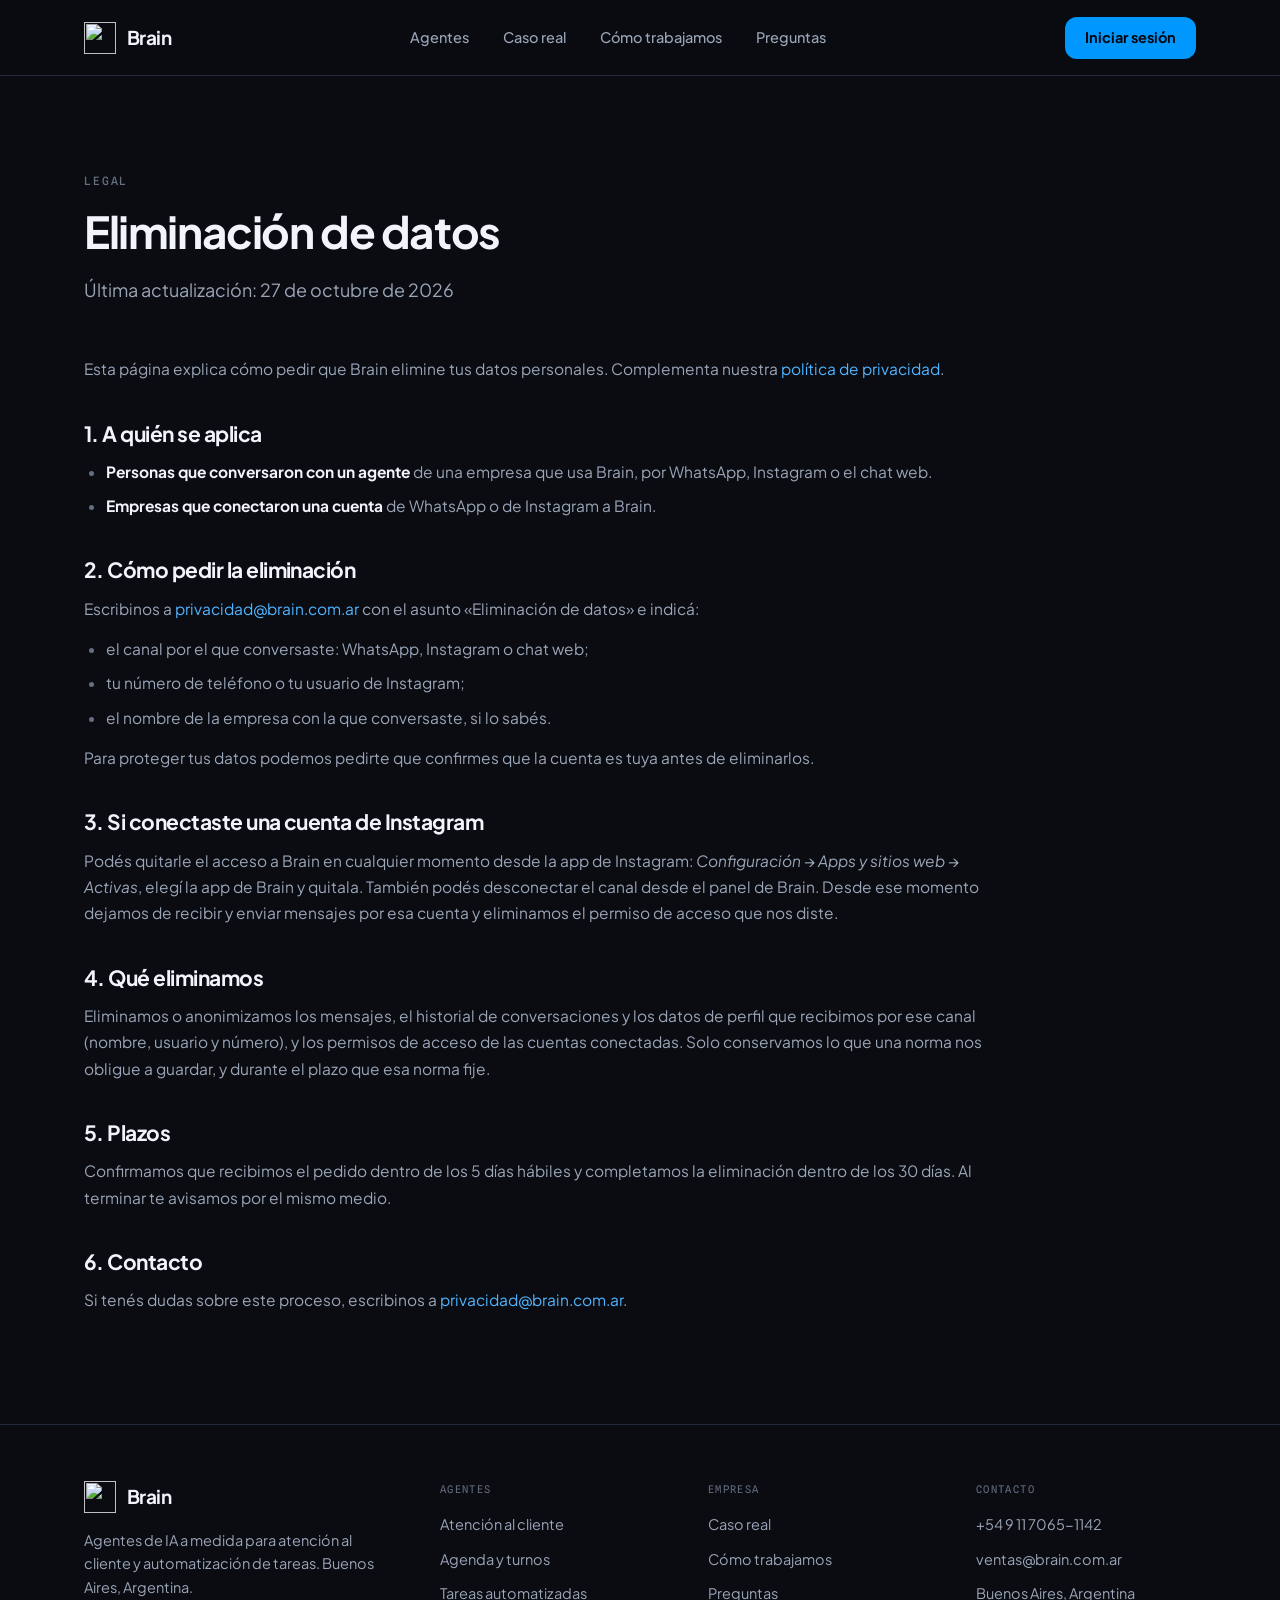
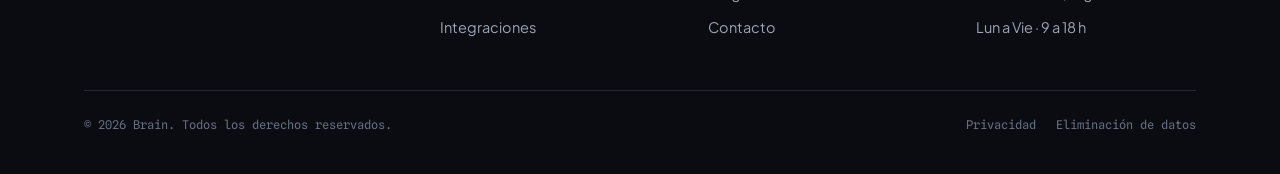
==== eliminacion-de-datos.html @ 4efc4257 "feat: página de eliminación de datos e Instagram en la política de privacidad Meta pide, para public" ====
<!DOCTYPE html>
<html lang="es-AR">
<head>
  <meta charset="UTF-8">
  <meta name="viewport" content="width=device-width, initial-scale=1.0">

  <title>Eliminación de datos · Brain</title>
  <meta name="description" content="Cómo pedir que Brain elimine tus datos, incluidos los que recibimos de WhatsApp e Instagram.">
  <meta name="robots" content="index, follow">
  <meta name="theme-color" content="#0A0C12">
  <link rel="canonical" href="https://brain.com.ar/eliminacion-de-datos.html">

  <meta property="og:type" content="website">
  <meta property="og:locale" content="es_AR">
  <meta property="og:site_name" content="Brain">
  <meta property="og:title" content="Eliminación de datos · Brain">
  <meta property="og:description" content="Cómo pedir que Brain elimine tus datos, incluidos los que recibimos de WhatsApp e Instagram.">
  <meta property="og:url" content="https://brain.com.ar/eliminacion-de-datos.html">

  <link rel="icon" href="assets/img/brain-logo.png" type="image/png">
  <link rel="apple-touch-icon" href="assets/img/brain-logo.png">

  <link rel="preconnect" href="https://fonts.googleapis.com">
  <link rel="preconnect" href="https://fonts.gstatic.com" crossorigin>
  <link href="https://fonts.googleapis.com/css2?family=Plus+Jakarta+Sans:wght@400;500;600;700;800&family=Spline+Sans+Mono:wght@400;500&display=swap" rel="stylesheet">

  <link rel="stylesheet" href="assets/css/main.css">
  <noscript><style>.reveal{opacity:1!important;transform:none!important;}</style></noscript>
</head>

<body>

  <!-- ═══════════════ NAV ═══════════════ -->
  <header class="nav" id="nav">
    <div class="wrap nav-inner">
      <a href="index.html" class="brand" aria-label="Brain, inicio">
        <img src="assets/img/brain-logo.png" alt="" width="32" height="32">
        <span>Brain</span>
      </a>
      <nav class="nav-links" id="navLinks" aria-label="Secciones">
        <a href="index.html#agentes">Agentes</a>
        <a href="index.html#caso">Caso real</a>
        <a href="index.html#proceso">Cómo trabajamos</a>
        <a href="index.html#preguntas">Preguntas</a>
      </nav>
      <div class="nav-cta">
        <a href="https://support.brain.com.ar" target="_blank" rel="noopener" class="btn btn-primary btn-sm">Iniciar sesión</a>
        <button class="nav-toggle" id="navToggle" aria-label="Abrir menú" aria-expanded="false" aria-controls="navLinks">
          <svg width="19" height="19" viewBox="0 0 24 24" fill="none" aria-hidden="true"><path d="M4 7h16M4 12h16M4 17h16" stroke="currentColor" stroke-width="1.8" stroke-linecap="round"/></svg>
        </button>
      </div>
    </div>
  </header>

  <main>
    <section class="section legal">
      <div class="wrap">
        <div class="section-head">
          <p class="eyebrow">Legal</p>
          <h1 class="h2">Eliminación de datos</h1>
          <p class="lead" style="margin-top: 18px;">Última actualización: 27 de octubre de 2026</p>
        </div>

        <div class="legal-body">
          <p>Esta página explica cómo pedir que Brain elimine tus datos personales. Complementa nuestra <a href="privacidad.html">política de privacidad</a>.</p>

          <h2>1. A quién se aplica</h2>
          <ul>
            <li><strong>Personas que conversaron con un agente</strong> de una empresa que usa Brain, por WhatsApp, Instagram o el chat web.</li>
            <li><strong>Empresas que conectaron una cuenta</strong> de WhatsApp o de Instagram a Brain.</li>
          </ul>

          <h2>2. Cómo pedir la eliminación</h2>
          <p>Escribinos a <a href="mailto:privacidad@brain.com.ar">privacidad@brain.com.ar</a> con el asunto «Eliminación de datos» e indicá:</p>
          <ul>
            <li>el canal por el que conversaste: WhatsApp, Instagram o chat web;</li>
            <li>tu número de teléfono o tu usuario de Instagram;</li>
            <li>el nombre de la empresa con la que conversaste, si lo sabés.</li>
          </ul>
          <p>Para proteger tus datos podemos pedirte que confirmes que la cuenta es tuya antes de eliminarlos.</p>

          <h2>3. Si conectaste una cuenta de Instagram</h2>
          <p>Podés quitarle el acceso a Brain en cualquier momento desde la app de Instagram: <em>Configuración → Apps y sitios web → Activas</em>, elegí la app de Brain y quitala. También podés desconectar el canal desde el panel de Brain. Desde ese momento dejamos de recibir y enviar mensajes por esa cuenta y eliminamos el permiso de acceso que nos diste.</p>

          <h2>4. Qué eliminamos</h2>
          <p>Eliminamos o anonimizamos los mensajes, el historial de conversaciones y los datos de perfil que recibimos por ese canal (nombre, usuario y número), y los permisos de acceso de las cuentas conectadas. Solo conservamos lo que una norma nos obligue a guardar, y durante el plazo que esa norma fije.</p>

          <h2>5. Plazos</h2>
          <p>Confirmamos que recibimos el pedido dentro de los 5 días hábiles y completamos la eliminación dentro de los 30 días. Al terminar te avisamos por el mismo medio.</p>

          <h2>6. Contacto</h2>
          <p>Si tenés dudas sobre este proceso, escribinos a <a href="mailto:privacidad@brain.com.ar">privacidad@brain.com.ar</a>.</p>
        </div>
      </div>
    </section>
  </main>

  <!-- ═══════════════ FOOTER ═══════════════ -->
  <footer class="foot">
    <div class="wrap">
      <div class="foot-grid">
        <div class="foot-brand">
          <a href="index.html" class="brand" aria-label="Brain, inicio">
            <img src="assets/img/brain-logo.png" alt="" width="28" height="28">
            <span>Brain</span>
          </a>
          <p>Agentes de IA a medida para atención al cliente y automatización de tareas. Buenos Aires, Argentina.</p>
        </div>
        <div class="foot-col">
          <p class="k">Agentes</p>
          <ul>
            <li><a href="index.html#agentes">Atención al cliente</a></li>
            <li><a href="index.html#agentes">Agenda y turnos</a></li>
            <li><a href="index.html#agentes">Tareas automatizadas</a></li>
            <li><a href="index.html#agentes">Integraciones</a></li>
          </ul>
        </div>
        <div class="foot-col">
          <p class="k">Empresa</p>
          <ul>
            <li><a href="index.html#caso">Caso real</a></li>
            <li><a href="index.html#proceso">Cómo trabajamos</a></li>
            <li><a href="index.html#preguntas">Preguntas</a></li>
            <li><a href="index.html#contacto">Contacto</a></li>
          </ul>
        </div>
        <div class="foot-col">
          <p class="k">Contacto</p>
          <ul>
            <li><a href="https://wa.me/5491170651142" target="_blank" rel="noopener">+54 9 11 7065-1142</a></li>
            <li><a href="mailto:ventas@brain.com.ar">ventas@brain.com.ar</a></li>
            <li><span>Buenos Aires, Argentina</span></li>
            <li><span>Lun a Vie · 9 a 18 h</span></li>
          </ul>
        </div>
      </div>
      <div class="foot-legal">
        <span>© 2026 Brain. Todos los derechos reservados.</span>
        <nav class="foot-links" aria-label="Legal">
          <a href="privacidad.html">Privacidad</a>
          <a href="eliminacion-de-datos.html">Eliminación de datos</a>
        </nav>
      </div>
    </div>
  </footer>

  <script src="assets/js/app.js"></script>

</body>
</html>
---- assets/css/main.css ----
/* ═══════════════════════════════════════════════════════════
   BRAIN — Agentes de IA a medida
   Dark disciplinado · los dos azules del logo · sin violeta
   Tokens: ver docs del sistema (canvas de diseño 2026-08-18)
   ═══════════════════════════════════════════════════════════ */

:root {
  /* superficies */
  --bg:        #0A0C12;
  --bg-band:   #0C0F17;
  --card:      #10131C;
  --card-2:    #141926;
  --line:      #212938;
  --line-soft: #1A2130;
  --line-2:    #2E3849;

  /* marca (muestreada del logo) */
  --blue:      #0098FF;
  --royal:     #225DC6;
  --link:      #4FB4FF;
  --link-hover:#8FD0FF;

  /* texto — contrastes verificados sobre --bg:
     ink 17.7:1 · soft 7.9:1 · dim 3.9:1 (solo etiquetas mono) */
  --ink:       #F1F4FA;
  --ink-soft:  #9AA5B7;
  --ink-dim:   #646F82;
  --ink-faint: #3C4658;

  --sans: "Plus Jakarta Sans", ui-sans-serif, system-ui, sans-serif;
  --mono: "Spline Sans Mono", ui-monospace, SFMono-Regular, monospace;

  --maxw: 1240px;
  --pad-x: 64px;
  --ease: cubic-bezier(0.23, 1, 0.32, 1);
}

/* ─── reset ─── */
* { margin: 0; padding: 0; box-sizing: border-box; }
html { scroll-behavior: smooth; -webkit-text-size-adjust: 100%; }
body {
  font-family: var(--sans);
  background: var(--bg);
  color: var(--ink);
  line-height: 1.6;
  overflow-x: hidden;
  -webkit-font-smoothing: antialiased;
}
::selection { background: var(--royal); color: #fff; }
img { max-width: 100%; display: block; }
a { color: var(--link); text-decoration: none; }
a:hover { color: var(--link-hover); }
ul { list-style: none; }
button, input, textarea { font-family: inherit; font-size: inherit; color: inherit; }
button { cursor: pointer; border: none; background: none; }

:focus-visible {
  outline: 2px solid var(--blue);
  outline-offset: 3px;
  border-radius: 4px;
}

.wrap { width: 100%; max-width: var(--maxw); margin: 0 auto; padding: 0 var(--pad-x); }

/* ─── tipografía ─── */
h1, h2, h3 { font-weight: 700; letter-spacing: -0.028em; line-height: 1.06; text-wrap: balance; }
.display { font-size: clamp(2.4rem, 5vw, 3.75rem); line-height: 1.04; letter-spacing: -0.036em; }
.h2 { font-size: clamp(1.9rem, 3.6vw, 2.75rem); letter-spacing: -0.032em; }
.accent { color: var(--blue); }
.lead { font-size: 1.125rem; line-height: 1.62; color: var(--ink-soft); }

.eyebrow {
  font-family: var(--mono);
  font-size: 11.5px;
  font-weight: 500;
  letter-spacing: 0.16em;
  text-transform: uppercase;
  color: var(--ink-dim);
  margin-bottom: 18px;
}
.eyebrow.blue { color: var(--blue); }

/* ─── botones ─── */
.btn {
  display: inline-flex;
  align-items: center;
  justify-content: center;
  gap: 9px;
  height: 52px;
  padding: 0 26px;
  border-radius: 13px;
  font-size: 15.5px;
  font-weight: 600;
  white-space: nowrap;
  transition: transform 0.16s var(--ease), background-color 0.16s var(--ease), border-color 0.16s var(--ease);
}
.btn:active { transform: scale(0.985); }
.btn-primary { background: var(--blue); color: #04070D; font-weight: 700; }
.btn-primary:hover { background: #2BA7FF; color: #04070D; }
.btn-ghost { border: 1px solid var(--line-2); background: var(--card); color: var(--ink); }
.btn-ghost:hover { border-color: var(--ink-dim); color: var(--ink); }
.btn-sm { height: 42px; padding: 0 20px; border-radius: 12px; font-size: 14.5px; }

/* ─── píldoras ─── */
.pill {
  display: inline-flex;
  align-items: center;
  gap: 9px;
  height: 32px;
  padding: 0 14px 0 11px;
  border: 1px solid var(--line-2);
  border-radius: 999px;
  background: var(--card);
  font-family: var(--mono);
  font-size: 11.5px;
  letter-spacing: 0.09em;
  text-transform: uppercase;
  color: var(--ink-soft);
}
.pill .dot { width: 6px; height: 6px; border-radius: 50%; background: var(--blue); }

/* ─── fondos técnicos ─── */
.grid-bg {
  position: absolute;
  inset: 0;
  z-index: 0;
  pointer-events: none;
  background-image:
    linear-gradient(var(--line) 1px, transparent 1px),
    linear-gradient(90deg, var(--line) 1px, transparent 1px);
  background-size: 34px 34px;
  opacity: 0.42;
  -webkit-mask-image: radial-gradient(ellipse 74% 68% at 34% 34%, #000 8%, transparent 72%);
  mask-image: radial-gradient(ellipse 74% 68% at 34% 34%, #000 8%, transparent 72%);
}
.grid-bg.centered {
  -webkit-mask-image: radial-gradient(ellipse 60% 74% at 50% 50%, #000 4%, transparent 70%);
  mask-image: radial-gradient(ellipse 60% 74% at 50% 50%, #000 4%, transparent 70%);
}
.orb {
  position: absolute;
  border-radius: 50%;
  pointer-events: none;
  z-index: 0;
  filter: blur(150px);
}

/* ─── reveals ─── */
.reveal { opacity: 0; transform: translateY(18px); transition: opacity 0.7s var(--ease), transform 0.7s var(--ease); }
.reveal.in { opacity: 1; transform: none; }
@media (prefers-reduced-motion: reduce) {
  html { scroll-behavior: auto; }
  .reveal { opacity: 1; transform: none; transition: none; }
  .btn { transition: none; }
}

/* ═══════════════ NAV ═══════════════ */
.nav {
  position: fixed;
  top: 0; left: 0; right: 0;
  z-index: 100;
  height: 76px;
  border-bottom: 1px solid var(--line);
  background: rgba(10, 12, 18, 0.88);
  backdrop-filter: blur(14px);
  -webkit-backdrop-filter: blur(14px);
}
.nav-inner {
  display: flex;
  align-items: center;
  justify-content: space-between;
  gap: 40px;
  height: 100%;
}
.brand { display: flex; align-items: center; gap: 11px; color: var(--ink); }
.brand img { width: 32px; height: 32px; }
.brand span { font-size: 19px; font-weight: 700; letter-spacing: -0.03em; }

.nav-links { display: flex; align-items: center; gap: 34px; }
.nav-links a { font-size: 14.5px; font-weight: 500; color: var(--ink-soft); }
.nav-links a:hover { color: var(--ink); }

.nav-cta { display: flex; align-items: center; gap: 18px; }

.nav-toggle {
  display: none;
  align-items: center;
  justify-content: center;
  width: 44px;
  height: 44px;
  border: 1px solid var(--line-2);
  border-radius: 12px;
  background: var(--card);
  color: var(--ink);
}

/* ═══════════════ HERO ═══════════════ */
.hero {
  position: relative;
  padding: 172px 0 84px;
  overflow: hidden;
}
.hero .orb-1 { top: -180px; left: -120px; width: 700px; height: 520px; background: var(--blue); opacity: 0.10; }
.hero-inner {
  position: relative;
  z-index: 1;
  display: grid;
  grid-template-columns: minmax(0, 0.96fr) minmax(0, 1.15fr);
  gap: 56px;
  align-items: center;
}
.hero-copy { display: flex; flex-direction: column; gap: 26px; align-items: flex-start; }
.hero-copy h1 { max-width: 15ch; }
.hero-sub { font-size: 18.5px; line-height: 1.62; color: var(--ink-soft); max-width: 50ch; }
.hero-ctas { display: flex; align-items: center; gap: 14px; margin-top: 6px; flex-wrap: wrap; }
.hero-note { font-family: var(--mono); font-size: 12.5px; color: var(--ink-dim); letter-spacing: 0.02em; }

/* hero visual · red neuronal 3D */
.hero-visual {
  position: relative;
  width: 100%;
  aspect-ratio: 1 / 1;
  max-height: 640px;
  margin-inline: auto;
}
/* halo permanente detrás de la red */
.hero-visual::before {
  content: "";
  position: absolute;
  inset: -2%;
  border-radius: 50%;
  background: radial-gradient(circle at 50% 48%, rgba(0, 152, 255, 0.19), transparent 64%);
  filter: blur(46px);
  pointer-events: none;
}
#brain3d {
  position: absolute;
  inset: 0;
  display: block;
  width: 100%;
  height: 100%;
  opacity: 0;
  transition: opacity 900ms var(--ease);
}
#brain3d.ready { opacity: 1; }
/* fallback: mientras carga, sin WebGL o con reduced-motion */
.brain-fallback {
  position: absolute;
  inset: 12%;
  border-radius: 50%;
  background:
    radial-gradient(circle at 48% 44%, rgba(0, 152, 255, 0.34), rgba(34, 93, 198, 0.10) 46%, transparent 70%),
    radial-gradient(circle at 62% 64%, rgba(143, 208, 255, 0.16), transparent 58%);
  filter: blur(10px);
  transition: opacity 700ms var(--ease);
}
.brain-fallback.hidden { opacity: 0; }

/* ═══════════════ CLIENTES ═══════════════ */
.clients {
  padding: 34px 0 36px;
  border-top: 1px solid var(--line);
  border-bottom: 1px solid var(--line);
  background: var(--bg-band);
}
.clients-inner { display: flex; align-items: center; justify-content: space-between; gap: 44px; }
.clients-label {
  font-family: var(--mono);
  font-size: 11px;
  letter-spacing: 0.16em;
  text-transform: uppercase;
  color: var(--ink-dim);
  white-space: nowrap;
}
.clients-logos {
  display: flex;
  flex-wrap: wrap;
  gap: 14px;
}
.logo-card {
  display: flex;
  align-items: center;
  justify-content: center;
  height: 56px;
  padding: 0 42px;
  border: 1px solid var(--line-2);
  border-radius: 14px;
  background: var(--card);
}
.logo-card img { height: 21px; width: auto; opacity: 0.94; }
.clients-stats {
  display: flex;
  align-items: center;
  gap: 28px;
  padding-left: 40px;
  border-left: 1px solid var(--line);
  white-space: nowrap;
}
.mini-stat p:first-child { font-size: 21px; font-weight: 700; letter-spacing: -0.03em; line-height: 1.2; }
.mini-stat p:last-child {
  font-family: var(--mono);
  font-size: 10px;
  letter-spacing: 0.08em;
  text-transform: uppercase;
  color: var(--ink-dim);
  margin-top: 3px;
}
.mini-stat p:last-child span { display: block; text-transform: none; letter-spacing: 0.04em; opacity: 0.75; }

/* ═══════════════ SECCIONES ═══════════════ */
.section { position: relative; padding: 104px 0 96px; }
.section-head { max-width: 64ch; margin-bottom: 52px; }
.section-head .h2 { margin-bottom: 20px; }
.band { border-top: 1px solid var(--line); background: var(--bg-band); }

/* problema */
.cards-3 { display: grid; grid-template-columns: repeat(3, minmax(0, 1fr)); gap: 22px; }
.card {
  padding: 30px 28px;
  border: 1px solid var(--line);
  border-radius: 16px;
  background: var(--card);
}
.card .num { font-family: var(--mono); font-size: 12px; color: var(--ink-faint); margin-bottom: 18px; }
.card h3 { font-size: 20px; margin-bottom: 11px; letter-spacing: -0.025em; }
.card p { font-size: 15px; line-height: 1.65; color: var(--ink-soft); }

/* capacidades — dos carriles */
.lanes { display: grid; grid-template-columns: repeat(2, minmax(0, 1fr)); gap: 24px; }
.lane { display: flex; flex-direction: column; gap: 14px; }
.lane-head {
  display: flex;
  align-items: center;
  gap: 12px;
  padding: 0 4px 14px;
  border-bottom: 1px solid var(--line-2);
}
.lane-icon {
  display: flex;
  align-items: center;
  justify-content: center;
  width: 34px;
  height: 34px;
  border-radius: 10px;
  flex-shrink: 0;
}
.lane-icon.att { background: rgba(0, 152, 255, 0.14); color: var(--blue); }
.lane-icon.ops { background: rgba(34, 93, 198, 0.20); color: var(--link); }
.lane-head h3 { font-size: 18px; letter-spacing: -0.02em; }
.lane-head p { font-family: var(--mono); font-size: 11px; color: var(--ink-dim); margin-top: 3px; }
.lane .card { padding: 28px 26px; }
.lane .card h3 { font-size: 19px; }
/* operaciones exigentes */
.trust { position: relative; overflow: hidden; border-bottom: 1px solid var(--line); }
.trust .orb-2 { top: 50%; right: -160px; width: 620px; height: 460px; transform: translateY(-50%); background: var(--royal); opacity: 0.15; }
.trust-inner {
  position: relative;
  z-index: 1;
  display: grid;
  grid-template-columns: minmax(0, 1.05fr) minmax(0, 1fr);
  gap: 72px;
  align-items: center;
}
.trust-list li { display: flex; gap: 16px; padding: 22px 0; border-bottom: 1px solid var(--line); }
.trust-list li:last-child { border-bottom: none; }
.trust-list .ico { flex-shrink: 0; color: var(--blue); margin-top: 1px; }
.trust-list h3 { font-size: 16.5px; margin-bottom: 5px; letter-spacing: -0.02em; }
.trust-list p { font-size: 14.5px; line-height: 1.6; color: var(--ink-soft); }

/* ═══════════════ QUÉ AUTOMATIZAMOS ═══════════════ */
.tasks { border-bottom: 1px solid var(--line); }
.task-filters { display: flex; flex-wrap: wrap; gap: 9px; margin-bottom: 28px; }
.task-filter {
  font-family: var(--mono);
  font-size: 12px;
  letter-spacing: 0.04em;
  color: var(--ink-soft);
  background: var(--card);
  border: 1px solid var(--line);
  border-radius: 999px;
  padding: 9px 16px;
  cursor: pointer;
  transition: color 200ms var(--ease), border-color 200ms var(--ease),
              background 200ms var(--ease);
}
.task-filter:hover { color: var(--ink); border-color: var(--line-2); }
.task-filter.is-active {
  color: #05121E;
  background: var(--blue);
  border-color: var(--blue);
  font-weight: 600;
}
.task-filter:focus-visible { outline: 2px solid var(--link); outline-offset: 2px; }

.task-grid { display: grid; grid-template-columns: repeat(3, minmax(0, 1fr)); gap: 14px; }
.task {
  display: flex;
  flex-direction: column;
  align-items: flex-start;
  gap: 12px;
  padding: 20px 20px 22px;
  border: 1px solid var(--line);
  border-radius: 14px;
  background: var(--card);
  transition: border-color 220ms var(--ease), transform 220ms var(--ease);
}
.task:hover { border-color: var(--line-2); transform: translateY(-2px); }
.task p { font-size: 14.5px; line-height: 1.6; color: var(--ink-soft); }
.task[hidden] { display: none; }
.task-lane {
  font-family: var(--mono);
  font-size: 10px;
  letter-spacing: 0.11em;
  text-transform: uppercase;
  padding: 4px 9px;
  border-radius: 6px;
}
.task-lane.att { background: rgba(0, 152, 255, 0.14); color: var(--blue); }
.task-lane.ops { background: rgba(34, 93, 198, 0.22); color: var(--link); }

.task-foot { margin-top: 30px; font-size: 15px; line-height: 1.6; color: var(--ink-soft); }
.task-foot a { color: var(--link); text-decoration: none; }
.task-foot a:hover { color: var(--link-hover); }

/* ═══════════════ PROCESO ═══════════════ */
.steps { display: grid; grid-template-columns: repeat(3, minmax(0, 1fr)); gap: 22px; }
.step {
  padding: 32px 28px;
  border: 1px solid var(--line);
  border-top: 2px solid var(--line-2);
  border-radius: 4px 4px 16px 16px;
  background: var(--card);
}
.step.active { border-top-color: var(--blue); }
.step .tag {
  font-family: var(--mono);
  font-size: 11.5px;
  letter-spacing: 0.12em;
  text-transform: uppercase;
  color: var(--ink-dim);
  margin-bottom: 16px;
}
.step.active .tag { color: var(--blue); }
.step h3 { font-size: 21px; margin-bottom: 12px; letter-spacing: -0.025em; }
.step p:last-child { font-size: 15px; line-height: 1.65; color: var(--ink-soft); }

/* ═══════════════ DIAGNÓSTICO ═══════════════ */
.diag { position: relative; padding: 110px 0; overflow: hidden; }
.diag-card {
  position: relative;
  z-index: 1;
  max-width: 1080px;
  margin: 0 auto;
  padding: 52px;
  border: 1px solid var(--line-2);
  border-radius: 20px;
  background: var(--card);
}
.diag-inner {
  display: grid;
  grid-template-columns: minmax(0, 0.94fr) minmax(0, 1fr);
  gap: 56px;
  align-items: center;
}
.diag-copy .h2 { margin-bottom: 20px; }
.diag-copy p { font-size: 17.5px; line-height: 1.62; color: var(--ink-soft); margin-bottom: 30px; }
.diag-list li { padding: 20px 0; border-bottom: 1px solid var(--line); }
.diag-list li:last-child { border-bottom: none; }
.diag-list .k {
  font-family: var(--mono);
  font-size: 10.5px;
  letter-spacing: 0.13em;
  text-transform: uppercase;
  color: var(--ink-dim);
  margin-bottom: 8px;
}
.diag-list .v { font-size: 15.5px; line-height: 1.6; }

/* ═══════════════ FAQ ═══════════════ */
.faq-grid {
  display: grid;
  grid-template-columns: minmax(0, 0.6fr) minmax(0, 1fr);
  gap: 72px;
}
.faq-list li { padding: 24px 0; border-bottom: 1px solid var(--line); }
.faq-list li:last-child { border-bottom: none; }
.faq-list h3 { font-size: 17.5px; margin-bottom: 10px; letter-spacing: -0.02em; }
.faq-list p { font-size: 15.5px; line-height: 1.65; color: var(--ink-soft); }

/* ═══════════════ CONTACTO ═══════════════ */
.contact { border-top: 1px solid var(--line); background: var(--bg-band); }
.contact-head { text-align: center; max-width: 56ch; margin: 0 auto 52px; }
.contact-head .h2 { margin-bottom: 20px; }
.contact-grid {
  display: grid;
  grid-template-columns: minmax(0, 0.72fr) minmax(0, 1fr);
  gap: 56px;
  align-items: start;
}
.contact-info li { display: flex; gap: 16px; padding: 20px 0; border-bottom: 1px solid var(--line); }
.contact-info li:last-child { border-bottom: none; }
.contact-info .ico { flex-shrink: 0; color: var(--blue); margin-top: 2px; }
.contact-info .k {
  font-family: var(--mono);
  font-size: 10.5px;
  letter-spacing: 0.13em;
  text-transform: uppercase;
  color: var(--ink-dim);
  margin-bottom: 5px;
}
.contact-info .v { font-size: 15.5px; font-weight: 600; }

.form-card {
  padding: 36px;
  border: 1px solid var(--line-2);
  border-radius: 20px;
  background: var(--card);
}
.form-row { display: grid; grid-template-columns: repeat(2, minmax(0, 1fr)); gap: 14px; }
.field { margin-bottom: 14px; }
.field label {
  display: block;
  font-family: var(--mono);
  font-size: 10.5px;
  letter-spacing: 0.13em;
  text-transform: uppercase;
  color: var(--ink-dim);
  margin-bottom: 8px;
}
.field input, .field textarea {
  width: 100%;
  padding: 0 15px;
  height: 48px;
  border: 1px solid var(--line-2);
  border-radius: 12px;
  background: var(--card-2);
  color: var(--ink);
  font-size: 14.5px;
  transition: border-color 0.16s var(--ease), box-shadow 0.16s var(--ease);
}
.field textarea { height: auto; min-height: 120px; padding: 13px 15px; resize: vertical; line-height: 1.55; }
.field input::placeholder, .field textarea::placeholder { color: var(--ink-dim); }
.field input:focus, .field textarea:focus {
  outline: none;
  border-color: var(--blue);
  box-shadow: 0 0 0 3px rgba(0, 152, 255, 0.20);
}
.form-status { margin-bottom: 14px; }
.form-status .loading,
.form-status .error-message,
.form-status .sent-message {
  display: none;
  padding: 12px 15px;
  border-radius: 12px;
  font-size: 14px;
}
.form-status .d-block { display: block; }
.form-status .loading { background: var(--card-2); color: var(--ink-soft); }
.form-status .error-message { background: rgba(220, 53, 69, 0.12); color: #F1A5AE; }
.form-status .sent-message { background: rgba(0, 152, 255, 0.12); color: var(--link); }
.form-card .btn { width: 100%; }

/* ═══════════════ LEGAL ═══════════════ */
.legal { padding-top: 172px; }
.legal-body { max-width: 76ch; }
.legal-body h2 {
  font-size: 21px;
  letter-spacing: -0.025em;
  margin: 40px 0 14px;
}
.legal-body p { font-size: 15.5px; line-height: 1.7; color: var(--ink-soft); margin-bottom: 14px; }
.legal-body p strong { color: var(--ink); }
.legal-body ul { margin: 0 0 14px; padding-left: 22px; list-style: disc; }
.legal-body li { font-size: 15.5px; line-height: 1.7; color: var(--ink-soft); margin-bottom: 8px; }
.legal-body li strong { color: var(--ink); }
.legal-body li::marker { color: var(--ink-dim); }

/* ═══════════════ FOOTER ═══════════════ */
.foot { padding: 56px 0 40px; border-top: 1px solid var(--line); }
.foot-grid {
  display: grid;
  grid-template-columns: minmax(0, 1.4fr) repeat(3, minmax(0, 1fr));
  gap: 48px;
  padding-bottom: 40px;
  border-bottom: 1px solid var(--line);
}
.foot-brand .brand { margin-bottom: 16px; }
.foot-brand p { font-size: 14.5px; line-height: 1.65; color: var(--ink-soft); max-width: 34ch; }
.foot-col .k {
  font-family: var(--mono);
  font-size: 10.5px;
  letter-spacing: 0.13em;
  text-transform: uppercase;
  color: var(--ink-dim);
  margin-bottom: 16px;
}
.foot-col li { margin-bottom: 11px; font-size: 14.5px; }
.foot-col li a, .foot-col li span { color: var(--ink-soft); }
.foot-col li a:hover { color: var(--ink); }
.foot-legal {
  display: flex;
  align-items: center;
  justify-content: space-between;
  padding-top: 24px;
  font-family: var(--mono);
  font-size: 12px;
  color: var(--ink-dim);
}
.foot-links { display: flex; gap: 20px; }
.foot-legal a { color: var(--ink-dim); }
.foot-legal a:hover { color: var(--ink-soft); }

/* ═══════════════ CHAT (Chatwoot) ═══════════════ */
/* Lanzador propio — aparece recién cuando el SDK está listo */
.chat-launcher {
  position: fixed;
  right: 24px;
  bottom: 24px;
  z-index: 90;
  display: flex;
  align-items: center;
  justify-content: center;
  width: 58px;
  height: 58px;
  border-radius: 50%;
  background: var(--blue);
  color: #04070D;
  box-shadow: 0 12px 32px -8px rgba(0, 152, 255, 0.5);
  opacity: 0;
  pointer-events: none;
  transform: translateY(8px);
  transition: opacity 0.3s var(--ease), transform 0.3s var(--ease), background-color 0.16s var(--ease);
}
.chat-launcher.is-ready { opacity: 1; pointer-events: auto; transform: none; }
.chat-launcher:hover { background: #2BA7FF; }
.chat-launcher:active { transform: scale(0.94); }
.chat-launcher .ico-close { display: none; }
.chat-launcher.is-open .ico-chat { display: none; }
.chat-launcher.is-open .ico-close { display: block; }
@media (prefers-reduced-motion: reduce) {
  .chat-launcher { transition: none; transform: none; }
}

/* Marco de la ventana de Chatwoot (el contenedor vive en esta página;
   el interior es un iframe y se tiñe con el widget_color del inbox) */
.woot-widget-holder,
.woot-widget-holder.woot-widget--without-bubble {
  right: 24px !important;
  bottom: 98px !important;
  border: 1px solid var(--line-2) !important;
  border-radius: 18px !important;
  box-shadow: 0 30px 70px -20px rgba(0, 0, 0, 0.8) !important;
  overflow: hidden !important;
}
.woot-widget-holder iframe { border-radius: 17px; }
/* red de seguridad: el globo default nunca se muestra */
.woot-widget-bubble { display: none !important; }

@media (max-width: 560px) {
  .chat-launcher { right: 16px; bottom: 16px; }
}

/* ═══════════════ RESPONSIVE ═══════════════ */
@media (max-width: 1080px) {
  :root { --pad-x: 40px; }
  .hero-inner { grid-template-columns: 1fr; gap: 48px; }
  .hero-visual { max-width: 480px; max-height: 480px; }
  .hero { padding-top: 150px; }
  .clients-inner { flex-wrap: wrap; gap: 20px; }
  .clients-stats { padding-left: 0; border-left: none; }
  .trust-inner { grid-template-columns: 1fr; gap: 44px; }
  .case-cols { grid-template-columns: 1fr; }
  .task-grid { grid-template-columns: repeat(2, minmax(0, 1fr)); }
  .diag-inner { grid-template-columns: 1fr; gap: 36px; }
  .faq-grid { grid-template-columns: 1fr; gap: 40px; }
  .contact-grid { grid-template-columns: 1fr; }
  .foot-grid { grid-template-columns: repeat(2, minmax(0, 1fr)); }
}

@media (max-width: 860px) {
  .nav-links, .nav-cta .btn { display: none; }
  .nav-toggle { display: flex; }
  .nav.menu-open .nav-links {
    display: flex;
    flex-direction: column;
    align-items: stretch;
    gap: 0;
    position: absolute;
    top: 76px;
    left: 0;
    right: 0;
    padding: 12px 24px 20px;
    border-bottom: 1px solid var(--line);
    background: var(--bg);
  }
  .nav.menu-open .nav-links a { padding: 14px 4px; border-bottom: 1px solid var(--line-soft); font-size: 16px; }
  .cards-3, .steps, .lanes { grid-template-columns: 1fr; }
  .case-top { flex-direction: column; align-items: flex-start; }
  .clients-logos { grid-template-columns: repeat(2, minmax(0, 1fr)); }
  .case-checks { grid-template-columns: 1fr; }
  .form-row { grid-template-columns: 1fr; }
  .diag-card { padding: 36px 28px; }
  .section { padding: 72px 0 64px; }
  .hero { padding: 128px 0 56px; }
  .display { font-size: clamp(2.15rem, 9vw, 2.6rem); }
  .foot-legal { flex-direction: column; gap: 10px; align-items: flex-start; }
}

@media (max-width: 560px) {
  :root { --pad-x: 20px; }
  .hero-ctas { width: 100%; flex-direction: column; align-items: stretch; }
  .task-grid { grid-template-columns: 1fr; }
  .foot-grid { grid-template-columns: 1fr; }
}
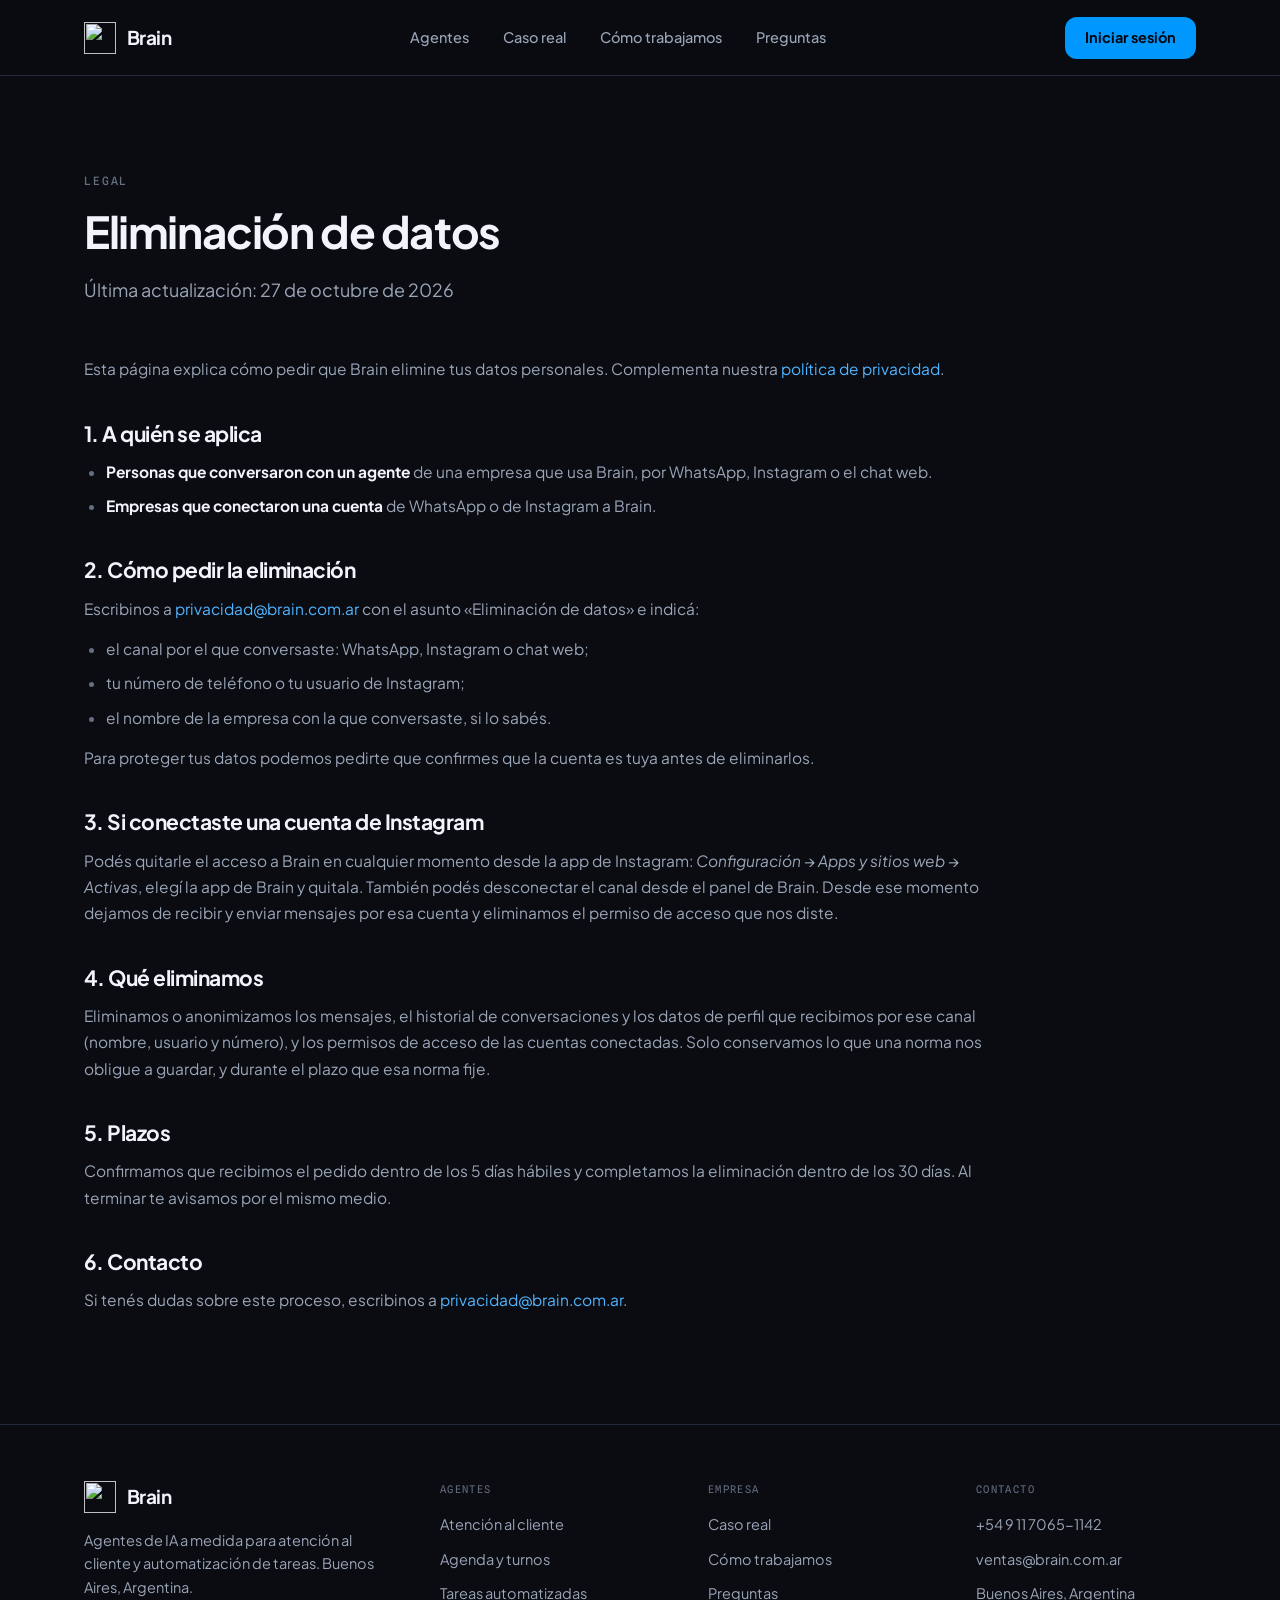
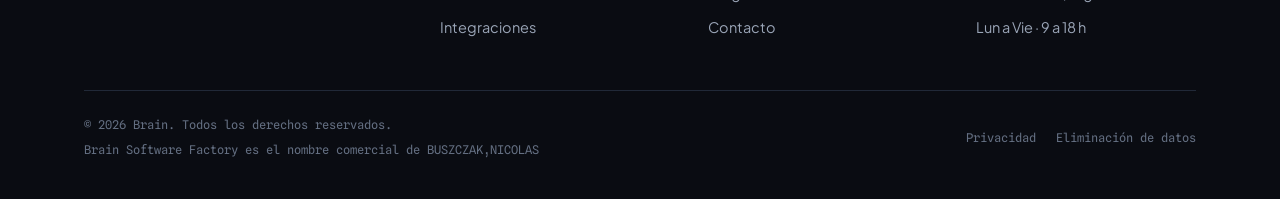
==== commit daecbc78: "feat(footer): mostrar el titular legal del negocio (DEVOPS-133) Meta rechazó la verificación porque " ====
--- a/eliminacion-de-datos.html
+++ b/eliminacion-de-datos.html
@@ -135,7 +135,10 @@
         </div>
       </div>
       <div class="foot-legal">
-        <span>© 2026 Brain. Todos los derechos reservados.</span>
+        <div class="foot-owner">
+          <span>© 2026 Brain. Todos los derechos reservados.</span>
+          <span>Brain Software Factory es el nombre comercial de BUSZCZAK,NICOLAS</span>
+        </div>
         <nav class="foot-links" aria-label="Legal">
           <a href="privacidad.html">Privacidad</a>
           <a href="eliminacion-de-datos.html">Eliminación de datos</a>
--- a/assets/css/main.css
+++ b/assets/css/main.css
@@ -545,6 +545,13 @@
   border-color: var(--blue);
   box-shadow: 0 0 0 3px rgba(0, 152, 255, 0.20);
 }
+.field-hp {
+  position: absolute;
+  left: -10000px;
+  width: 1px;
+  height: 1px;
+  overflow: hidden;
+}
 .form-status { margin-bottom: 14px; }
 .form-status .loading,
 .form-status .error-message,
@@ -606,6 +613,7 @@
   font-size: 12px;
   color: var(--ink-dim);
 }
+.foot-owner { display: flex; flex-direction: column; gap: 6px; }
 .foot-links { display: flex; gap: 20px; }
 .foot-legal a { color: var(--ink-dim); }
 .foot-legal a:hover { color: var(--ink-soft); }
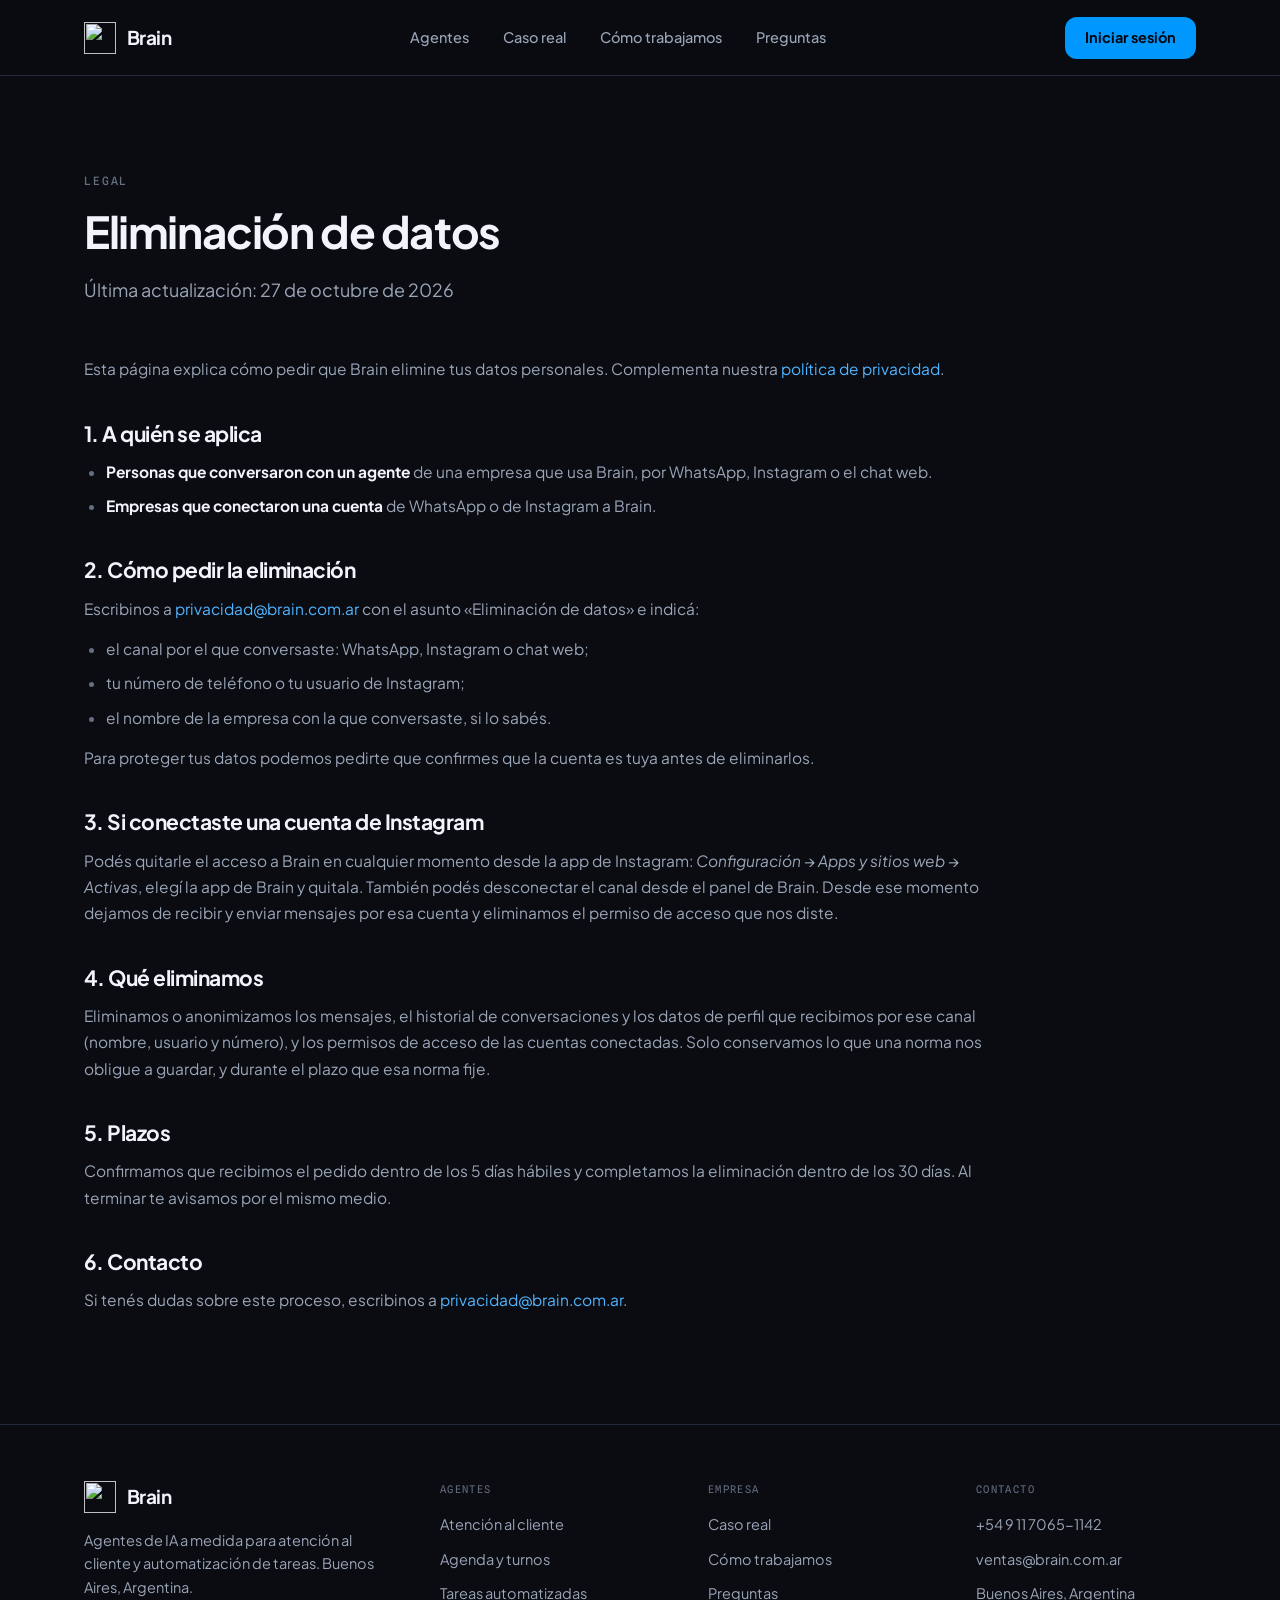
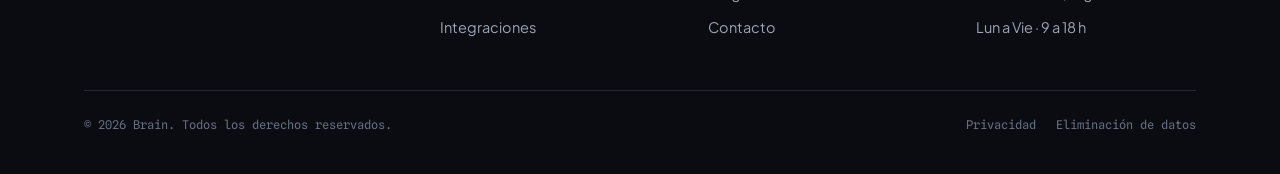
==== commit ee29911d: "fix(footer): quitar la línea del titular legal (DEVOPS-294) Revierte DEVOPS-133: Brain es de los tre" ====
--- a/eliminacion-de-datos.html
+++ b/eliminacion-de-datos.html
@@ -135,10 +135,7 @@
         </div>
       </div>
       <div class="foot-legal">
-        <div class="foot-owner">
-          <span>© 2026 Brain. Todos los derechos reservados.</span>
-          <span>Brain Software Factory es el nombre comercial de BUSZCZAK,NICOLAS</span>
-        </div>
+        <span>© 2026 Brain. Todos los derechos reservados.</span>
         <nav class="foot-links" aria-label="Legal">
           <a href="privacidad.html">Privacidad</a>
           <a href="eliminacion-de-datos.html">Eliminación de datos</a>
--- a/assets/css/main.css
+++ b/assets/css/main.css
@@ -613,7 +613,6 @@
   font-size: 12px;
   color: var(--ink-dim);
 }
-.foot-owner { display: flex; flex-direction: column; gap: 6px; }
 .foot-links { display: flex; gap: 20px; }
 .foot-legal a { color: var(--ink-dim); }
 .foot-legal a:hover { color: var(--ink-soft); }
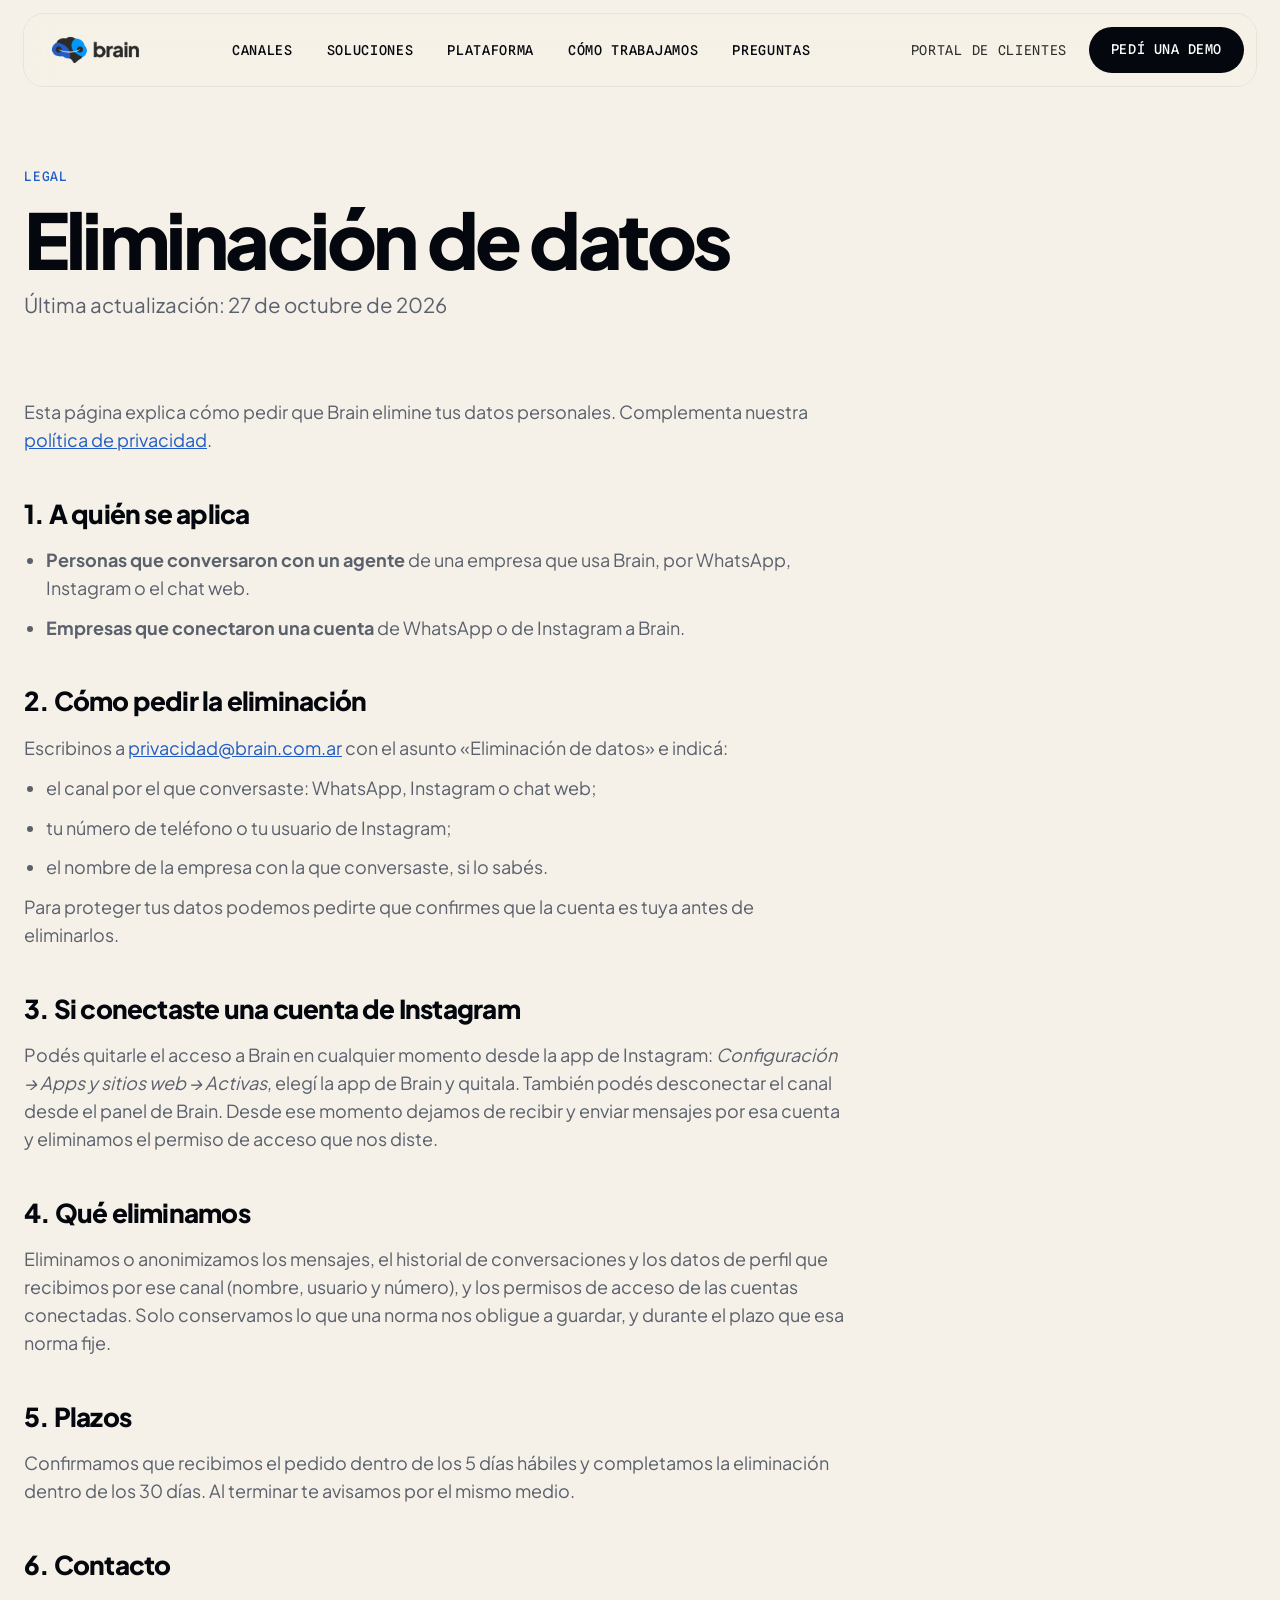
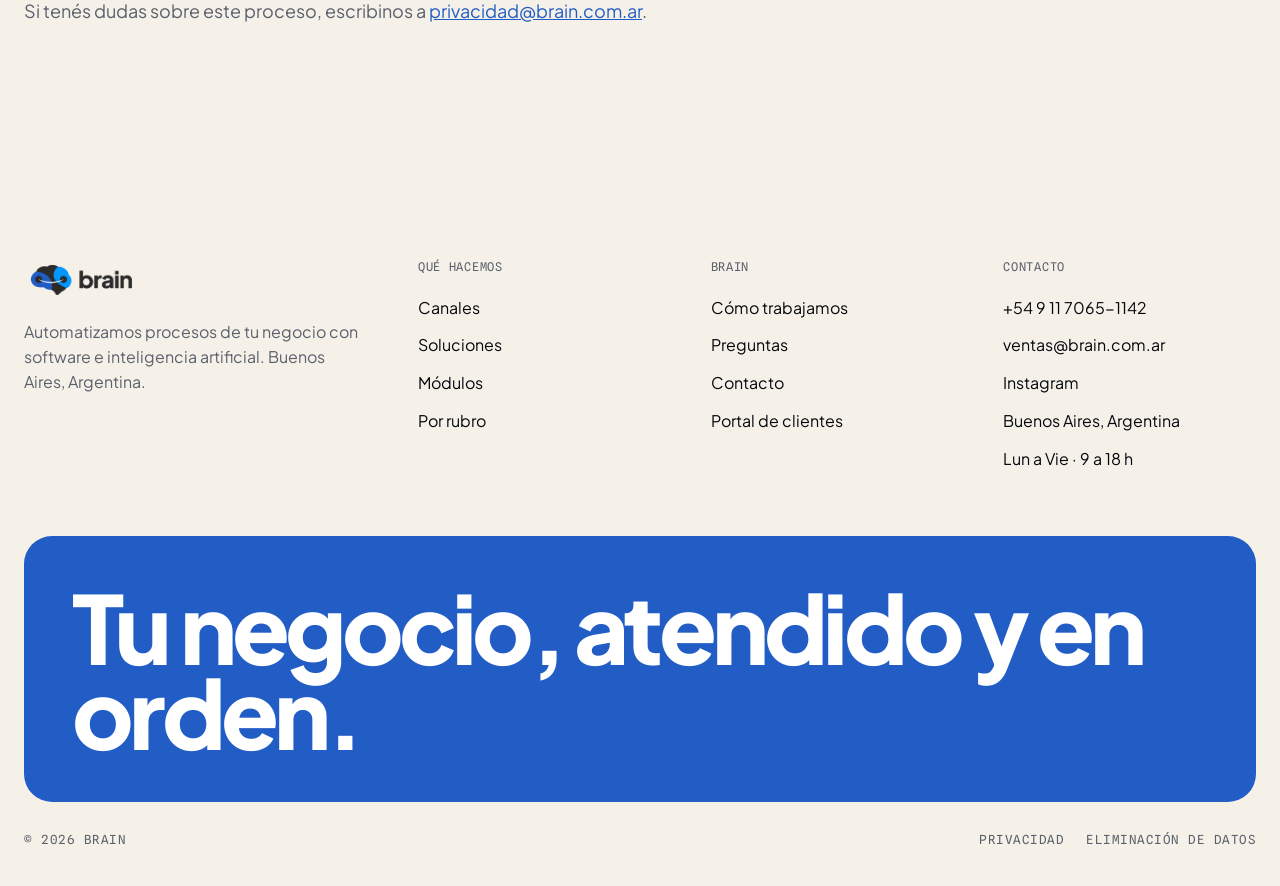
==== commit 02d6e0b9: "feat(sitio): rediseñar la web en el tema claro de la marca y contar todo lo que hacemos (DEVOPS-427)" ====
--- a/eliminacion-de-datos.html
+++ b/eliminacion-de-datos.html
@@ -17,13 +17,8 @@
   <meta property="og:description" content="Cómo pedir que Brain elimine tus datos, incluidos los que recibimos de WhatsApp e Instagram.">
   <meta property="og:url" content="https://brain.com.ar/eliminacion-de-datos.html">
 
-  <link rel="icon" href="assets/img/brain-logo.png" type="image/png">
-  <link rel="apple-touch-icon" href="assets/img/brain-logo.png">
-
-  <link rel="preconnect" href="https://fonts.googleapis.com">
-  <link rel="preconnect" href="https://fonts.gstatic.com" crossorigin>
-  <link href="https://fonts.googleapis.com/css2?family=Plus+Jakarta+Sans:wght@400;500;600;700;800&family=Spline+Sans+Mono:wght@400;500&display=swap" rel="stylesheet">
-
+  <link rel="icon" href="assets/img/brain-isotipo-512.png" type="image/png">
+  <meta name="theme-color" content="#F5F1E8">
   <link rel="stylesheet" href="assets/css/main.css">
   <noscript><style>.reveal{opacity:1!important;transform:none!important;}</style></noscript>
 </head>
@@ -34,17 +29,18 @@
   <header class="nav" id="nav">
     <div class="wrap nav-inner">
       <a href="index.html" class="brand" aria-label="Brain, inicio">
-        <img src="assets/img/brain-logo.png" alt="" width="32" height="32">
-        <span>Brain</span>
+        <img src="assets/img/brain-logo-horizontal-claro.png" alt="Brain" width="120" height="38">
       </a>
       <nav class="nav-links" id="navLinks" aria-label="Secciones">
-        <a href="index.html#agentes">Agentes</a>
-        <a href="index.html#caso">Caso real</a>
+        <a href="index.html#canales">Canales</a>
+        <a href="index.html#soluciones">Soluciones</a>
+        <a href="index.html#plataforma">Plataforma</a>
         <a href="index.html#proceso">Cómo trabajamos</a>
         <a href="index.html#preguntas">Preguntas</a>
       </nav>
       <div class="nav-cta">
-        <a href="https://support.brain.com.ar" target="_blank" rel="noopener" class="btn btn-primary btn-sm">Iniciar sesión</a>
+        <a href="https://support.brain.com.ar" target="_blank" rel="noopener" class="nav-login">Portal de clientes</a>
+        <a href="index.html#contacto" class="btn btn-primary btn-sm">Pedí una demo</a>
         <button class="nav-toggle" id="navToggle" aria-label="Abrir menú" aria-expanded="false" aria-controls="navLinks">
           <svg width="19" height="19" viewBox="0 0 24 24" fill="none" aria-hidden="true"><path d="M4 7h16M4 12h16M4 17h16" stroke="currentColor" stroke-width="1.8" stroke-linecap="round"/></svg>
         </button>
@@ -100,28 +96,25 @@
     <div class="wrap">
       <div class="foot-grid">
         <div class="foot-brand">
-          <a href="index.html" class="brand" aria-label="Brain, inicio">
-            <img src="assets/img/brain-logo.png" alt="" width="28" height="28">
-            <span>Brain</span>
-          </a>
-          <p>Agentes de IA a medida para atención al cliente y automatización de tareas. Buenos Aires, Argentina.</p>
+          <a href="index.html" class="brand" aria-label="Brain, inicio"><img src="assets/img/brain-logo-horizontal-claro.png" alt="Brain" width="140" height="44"></a>
+          <p>Automatizamos procesos de tu negocio con software e inteligencia artificial. Buenos Aires, Argentina.</p>
         </div>
         <div class="foot-col">
-          <p class="k">Agentes</p>
+          <p class="k">Qué hacemos</p>
           <ul>
-            <li><a href="index.html#agentes">Atención al cliente</a></li>
-            <li><a href="index.html#agentes">Agenda y turnos</a></li>
-            <li><a href="index.html#agentes">Tareas automatizadas</a></li>
-            <li><a href="index.html#agentes">Integraciones</a></li>
+            <li><a href="index.html#canales">Canales</a></li>
+            <li><a href="index.html#soluciones">Soluciones</a></li>
+            <li><a href="index.html#plataforma">Módulos</a></li>
+            <li><a href="index.html#tareas">Por rubro</a></li>
           </ul>
         </div>
         <div class="foot-col">
-          <p class="k">Empresa</p>
+          <p class="k">Brain</p>
           <ul>
-            <li><a href="index.html#caso">Caso real</a></li>
             <li><a href="index.html#proceso">Cómo trabajamos</a></li>
             <li><a href="index.html#preguntas">Preguntas</a></li>
             <li><a href="index.html#contacto">Contacto</a></li>
+            <li><a href="https://support.brain.com.ar" target="_blank" rel="noopener">Portal de clientes</a></li>
           </ul>
         </div>
         <div class="foot-col">
@@ -129,13 +122,15 @@
           <ul>
             <li><a href="https://wa.me/5491170651142" target="_blank" rel="noopener">+54 9 11 7065-1142</a></li>
             <li><a href="mailto:ventas@brain.com.ar">ventas@brain.com.ar</a></li>
+            <li><a href="https://www.instagram.com/brainsoftwarefactory/" target="_blank" rel="noopener">Instagram</a></li>
             <li><span>Buenos Aires, Argentina</span></li>
             <li><span>Lun a Vie · 9 a 18 h</span></li>
           </ul>
         </div>
       </div>
+      <p class="foot-big" aria-hidden="true">Tu negocio, atendido y en orden.</p>
       <div class="foot-legal">
-        <span>© 2026 Brain. Todos los derechos reservados.</span>
+        <span>© 2026 Brain</span>
         <nav class="foot-links" aria-label="Legal">
           <a href="privacidad.html">Privacidad</a>
           <a href="eliminacion-de-datos.html">Eliminación de datos</a>
--- a/assets/css/main.css
+++ b/assets/css/main.css
@@ -1,721 +1,717 @@
-/* ═══════════════════════════════════════════════════════════
-   BRAIN — Agentes de IA a medida
-   Dark disciplinado · los dos azules del logo · sin violeta
-   Tokens: ver docs del sistema (canvas de diseño 2026-08-18)
-   ═══════════════════════════════════════════════════════════ */
+/* ==========================================================================
+   Brain — design system (light theme, brand tokens v1.1 in marca/tokens.json)
+   Cream base, graphite ink, flat blue bands, huge tight display type,
+   uppercase mono for labels and buttons.
+   ========================================================================== */
+
+@font-face {
+  font-family: "Plus Jakarta Sans";
+  src: url("../fonts/PlusJakartaSans-Variable.ttf") format("truetype");
+  font-weight: 200 800;
+  font-display: swap;
+}
+@font-face {
+  font-family: "Spline Sans Mono";
+  src: url("../fonts/SplineSansMono-Variable.ttf") format("truetype");
+  font-weight: 300 700;
+  font-display: swap;
+}
 
 :root {
-  /* superficies */
-  --bg:        #0A0C12;
-  --bg-band:   #0C0F17;
-  --card:      #10131C;
-  --card-2:    #141926;
-  --line:      #212938;
-  --line-soft: #1A2130;
-  --line-2:    #2E3849;
-
-  /* marca (muestreada del logo) */
-  --blue:      #0098FF;
-  --royal:     #225DC6;
-  --link:      #4FB4FF;
-  --link-hover:#8FD0FF;
-
-  /* texto — contrastes verificados sobre --bg:
-     ink 17.7:1 · soft 7.9:1 · dim 3.9:1 (solo etiquetas mono) */
-  --ink:       #F1F4FA;
-  --ink-soft:  #9AA5B7;
-  --ink-dim:   #646F82;
-  --ink-faint: #3C4658;
-
-  --sans: "Plus Jakarta Sans", ui-sans-serif, system-ui, sans-serif;
-  --mono: "Spline Sans Mono", ui-monospace, SFMono-Regular, monospace;
-
-  --maxw: 1240px;
-  --pad-x: 64px;
-  --ease: cubic-bezier(0.23, 1, 0.32, 1);
-}
-
-/* ─── reset ─── */
-* { margin: 0; padding: 0; box-sizing: border-box; }
+  --cream: #F5F1E8;
+  --cream-2: #EDE7DA;
+  --cream-line: #E4DDCD;
+  --white: #FFFFFF;
+  --ink: #2B2B2B;
+  --ink-deep: #04070D;
+  --ink-soft: #5A606C;
+  --blue: #0098FF;
+  --royal: #225DC6;
+  --sky: #DCEBFF;
+  --mint: #D9FDD3;
+
+  --sans: "Plus Jakarta Sans", system-ui, -apple-system, "Segoe UI", sans-serif;
+  --mono: "Spline Sans Mono", ui-monospace, "SFMono-Regular", Menlo, monospace;
+
+  --ease: cubic-bezier(0.43, 0.195, 0.02, 1);
+  --wrap: 1240px;
+  --r-card: 28px;
+  --r-sm: 14px;
+}
+
+*, *::before, *::after { box-sizing: border-box; }
 html { scroll-behavior: smooth; -webkit-text-size-adjust: 100%; }
 body {
+  margin: 0;
+  background: var(--cream);
+  color: var(--ink);
   font-family: var(--sans);
-  background: var(--bg);
-  color: var(--ink);
-  line-height: 1.6;
-  overflow-x: hidden;
+  font-size: 18px;
+  line-height: 1.55;
   -webkit-font-smoothing: antialiased;
-}
-::selection { background: var(--royal); color: #fff; }
-img { max-width: 100%; display: block; }
-a { color: var(--link); text-decoration: none; }
-a:hover { color: var(--link-hover); }
-ul { list-style: none; }
+  text-rendering: optimizeLegibility;
+}
+img, svg { display: block; max-width: 100%; }
+a { color: inherit; }
+h1, h2, h3, h4, p, ul, ol, figure { margin: 0; }
+ul { padding: 0; list-style: none; }
 button, input, textarea { font-family: inherit; font-size: inherit; color: inherit; }
-button { cursor: pointer; border: none; background: none; }
-
-:focus-visible {
-  outline: 2px solid var(--blue);
-  outline-offset: 3px;
-  border-radius: 4px;
-}
-
-.wrap { width: 100%; max-width: var(--maxw); margin: 0 auto; padding: 0 var(--pad-x); }
-
-/* ─── tipografía ─── */
-h1, h2, h3 { font-weight: 700; letter-spacing: -0.028em; line-height: 1.06; text-wrap: balance; }
-.display { font-size: clamp(2.4rem, 5vw, 3.75rem); line-height: 1.04; letter-spacing: -0.036em; }
-.h2 { font-size: clamp(1.9rem, 3.6vw, 2.75rem); letter-spacing: -0.032em; }
-.accent { color: var(--blue); }
-.lead { font-size: 1.125rem; line-height: 1.62; color: var(--ink-soft); }
-
-.eyebrow {
+:focus-visible { outline: 3px solid var(--blue); outline-offset: 3px; border-radius: 6px; }
+.sr-only { position: absolute; width: 1px; height: 1px; overflow: hidden; clip: rect(0 0 0 0); white-space: nowrap; }
+
+.wrap { width: min(var(--wrap), 100% - 48px); margin-inline: auto; }
+.section { padding: clamp(88px, 11vw, 160px) 0; }
+
+/* ─── type ─── */
+.display, .h1, .h2, .h3 {
+  font-weight: 800;
+  letter-spacing: -0.045em;
+  line-height: 0.9;
+  color: var(--ink-deep);
+  text-wrap: balance;
+}
+.display { font-size: clamp(48px, 8.2vw, 118px); }
+.h1 { font-size: clamp(44px, 7vw, 100px); }
+.h2 { font-size: clamp(40px, 6vw, 88px); }
+.h3 { font-size: clamp(30px, 3.6vw, 52px); line-height: 0.95; letter-spacing: -0.04em; }
+.lead { font-size: clamp(18px, 1.6vw, 23px); line-height: 1.45; color: var(--ink-soft); text-wrap: pretty; }
+.eyebrow, .tag {
   font-family: var(--mono);
-  font-size: 11.5px;
+  font-size: 13px;
   font-weight: 500;
-  letter-spacing: 0.16em;
+  letter-spacing: 0.06em;
   text-transform: uppercase;
-  color: var(--ink-dim);
-  margin-bottom: 18px;
-}
-.eyebrow.blue { color: var(--blue); }
-
-/* ─── botones ─── */
+}
+.eyebrow { color: var(--royal); margin-bottom: 18px; display: inline-flex; gap: 10px; align-items: center; }
+.section-head { text-align: center; max-width: 980px; margin: 0 auto clamp(48px, 6vw, 80px); }
+.section-head .lead { margin: 22px auto 0; max-width: 660px; }
+.section-head .badge-ico { margin: 0 auto 22px; }
+.badge-ico {
+  width: 58px; height: 58px; border-radius: 50%;
+  display: grid; place-items: center;
+  background: var(--blue); color: var(--white);
+}
+.badge-ico svg { width: 28px; height: 28px; }
+
+/* ─── buttons (pill, mono, rolling label on hover) ─── */
 .btn {
-  display: inline-flex;
-  align-items: center;
-  justify-content: center;
-  gap: 9px;
-  height: 52px;
-  padding: 0 26px;
-  border-radius: 13px;
-  font-size: 15.5px;
-  font-weight: 600;
-  white-space: nowrap;
-  transition: transform 0.16s var(--ease), background-color 0.16s var(--ease), border-color 0.16s var(--ease);
-}
-.btn:active { transform: scale(0.985); }
-.btn-primary { background: var(--blue); color: #04070D; font-weight: 700; }
-.btn-primary:hover { background: #2BA7FF; color: #04070D; }
-.btn-ghost { border: 1px solid var(--line-2); background: var(--card); color: var(--ink); }
-.btn-ghost:hover { border-color: var(--ink-dim); color: var(--ink); }
-.btn-sm { height: 42px; padding: 0 20px; border-radius: 12px; font-size: 14.5px; }
-
-/* ─── píldoras ─── */
-.pill {
-  display: inline-flex;
-  align-items: center;
-  gap: 9px;
-  height: 32px;
-  padding: 0 14px 0 11px;
-  border: 1px solid var(--line-2);
-  border-radius: 999px;
-  background: var(--card);
-  font-family: var(--mono);
-  font-size: 11.5px;
-  letter-spacing: 0.09em;
-  text-transform: uppercase;
-  color: var(--ink-soft);
-}
-.pill .dot { width: 6px; height: 6px; border-radius: 50%; background: var(--blue); }
-
-/* ─── fondos técnicos ─── */
-.grid-bg {
-  position: absolute;
-  inset: 0;
-  z-index: 0;
-  pointer-events: none;
+  --bg: var(--ink-deep); --fg: var(--white);
+  position: relative;
+  display: inline-flex; align-items: center; justify-content: center; gap: 10px;
+  height: 56px; padding: 0 28px;
+  border-radius: 999px; border: 0;
+  background: var(--bg); color: var(--fg);
+  font-family: var(--mono); font-size: 15px; font-weight: 500;
+  letter-spacing: 0.04em; text-transform: uppercase; text-decoration: none;
+  cursor: pointer; overflow: hidden; white-space: nowrap;
+  transition: transform .35s var(--ease), background-color .25s;
+}
+.btn:hover { transform: translateY(-2px); }
+.btn .roll { display: inline-grid; height: 1.3em; overflow: hidden; line-height: 1.3; }
+.btn .roll > span { transition: transform .45s var(--ease); }
+.btn .roll > span + span { position: absolute; transform: translateY(110%); }
+.btn:hover .roll > span:first-child { transform: translateY(-110%); }
+.btn:hover .roll > span + span { transform: translateY(0); }
+.btn-primary { --bg: var(--ink-deep); --fg: var(--white); }
+.btn-blue { --bg: var(--royal); --fg: var(--white); }
+.btn-light { --bg: var(--white); --fg: var(--ink-deep); }
+.btn-ghost { --bg: transparent; --fg: var(--ink-deep); box-shadow: inset 0 0 0 1.5px currentColor; }
+.btn-sm { height: 46px; padding: 0 22px; font-size: 13.5px; }
+.btn-block { width: 100%; }
+.btn svg { width: 18px; height: 18px; flex: none; }
+
+/* ─── nav ─── */
+.nav { position: fixed; inset: 14px 0 auto; z-index: 50; pointer-events: none; }
+.nav-inner {
+  pointer-events: auto;
+  display: flex; align-items: center; justify-content: space-between; gap: 24px;
+  height: 72px; padding: 0 12px 0 22px;
+  border-radius: 20px;
+  background: rgba(245, 241, 232, 0.72);
+  backdrop-filter: blur(16px) saturate(1.4);
+  -webkit-backdrop-filter: blur(16px) saturate(1.4);
+  box-shadow: 0 0 0 1px rgba(43, 43, 43, 0.06);
+  transition: background-color .3s, box-shadow .3s;
+}
+.nav.is-scrolled .nav-inner { background: rgba(255, 255, 255, 0.82); box-shadow: 0 8px 30px rgba(4, 7, 13, 0.08), 0 0 0 1px rgba(43, 43, 43, 0.06); }
+.brand { display: inline-flex; align-items: center; text-decoration: none; flex: none; }
+.brand img { height: 38px; width: auto; }
+.nav-links { display: flex; gap: 6px; }
+.nav-links a {
+  font-family: var(--mono); font-size: 13.5px; font-weight: 500;
+  letter-spacing: 0.05em; text-transform: uppercase; text-decoration: none;
+  padding: 10px 14px; border-radius: 999px; color: var(--ink-deep);
+  transition: background-color .2s;
+}
+.nav-links a:hover { background: rgba(4, 7, 13, 0.06); }
+.nav-cta { display: flex; align-items: center; gap: 8px; }
+.nav-login { font-family: var(--mono); font-size: 13.5px; letter-spacing: 0.05em; text-transform: uppercase; text-decoration: none; padding: 10px 14px; }
+.nav-toggle { display: none; width: 46px; height: 46px; border: 0; border-radius: 50%; background: var(--ink-deep); color: var(--white); cursor: pointer; align-items: center; justify-content: center; }
+
+/* ─── hero ─── */
+.hero { padding: 128px 0 0; position: relative; overflow: hidden; }
+.hero-grid { display: grid; grid-template-columns: minmax(0, 1.1fr) minmax(0, 0.9fr); gap: 48px; align-items: center; }
+.hero .display { font-size: clamp(44px, 5.6vw, 86px); line-height: 0.92; }
+.hero h1 { margin-bottom: 28px; }
+.hero h1 em { font-style: normal; color: var(--royal); }
+.hero .lead { max-width: 560px; }
+.hero-actions { display: flex; flex-wrap: wrap; gap: 12px; margin-top: 36px; }
+.hero-note { margin-top: 18px; font-family: var(--mono); font-size: 13px; color: var(--ink-soft); letter-spacing: 0.02em; }
+.hero-stage { position: relative; width: 100%; min-height: 700px; display: grid; place-items: center; }
+.hero-stage::before {
+  content: ""; position: absolute; inset: 4% 4% 0;
+  background: var(--blue);
+  border-radius: 999px 999px 0 0;
+}
+.hero-stage .phone { position: relative; z-index: 2; margin-top: 40px; }
+.float-chip {
+  position: absolute; z-index: 3;
+  display: inline-flex; align-items: center; gap: 10px;
+  padding: 10px 16px 10px 10px; border-radius: 999px;
+  background: var(--white);
+  box-shadow: 0 14px 40px rgba(4, 7, 13, 0.14);
+  font-size: 14px; font-weight: 700; color: var(--ink-deep);
+  animation: bob 6s var(--ease) infinite;
+}
+.float-chip img, .float-chip .gico { width: 30px; height: 30px; padding: 5px; border-radius: 50%; background: var(--cream); }
+.float-chip.c1 { top: 4%; left: -4%; }
+.float-chip.c2 { top: 36%; right: -4%; animation-delay: -2s; }
+.float-chip.c3 { bottom: 22%; left: -6%; animation-delay: -4s; }
+.float-chip.c4 { bottom: 2%; right: -3%; animation-delay: -1s; }
+@keyframes bob { 0%, 100% { transform: translateY(0); } 50% { transform: translateY(-10px); } }
+
+/* ─── channel marquee ─── */
+.marquee { border-block: 1px solid var(--cream-line); background: var(--white); overflow: hidden; position: relative; z-index: 4; }
+.marquee-track { display: flex; gap: 56px; width: max-content; padding: 22px 0; animation: marquee 38s linear infinite; }
+.marquee:hover .marquee-track { animation-play-state: paused; }
+.marquee-item { display: inline-flex; align-items: center; gap: 12px; font-family: var(--mono); font-size: 14px; letter-spacing: 0.05em; text-transform: uppercase; white-space: nowrap; color: var(--ink-deep); }
+.marquee-item img, .marquee-item .gico { width: 26px; height: 26px; }
+@keyframes marquee { to { transform: translateX(-50%); } }
+
+/* ─── generic icons drawn inline (stroke) ─── */
+.gico { color: var(--royal); }
+
+/* ─── channels grid ─── */
+.channels { background: var(--cream); }
+.ch-grid { display: grid; grid-template-columns: repeat(4, 1fr); gap: 14px; }
+.ch {
+  position: relative;
+  display: flex; flex-direction: column; gap: 22px;
+  padding: 26px; min-height: 200px;
+  background: var(--white); border-radius: var(--r-card);
+  box-shadow: 0 0 0 1px var(--cream-line);
+  transition: transform .45s var(--ease), box-shadow .3s;
+}
+.ch:hover { transform: translateY(-6px); box-shadow: 0 0 0 1px var(--cream-line), 0 24px 50px rgba(4, 7, 13, 0.08); }
+.ch-ico { width: 56px; height: 56px; border-radius: 16px; display: grid; place-items: center; background: var(--cream); }
+.ch-ico img, .ch-ico svg { width: 30px; height: 30px; }
+.ch h3 { font-size: 22px; font-weight: 800; letter-spacing: -0.025em; color: var(--ink-deep); line-height: 1.1; }
+.ch p { font-size: 15px; line-height: 1.45; color: var(--ink-soft); margin-top: 6px; }
+.ch.wide { grid-column: span 2; flex-direction: row; align-items: center; gap: 28px; background: var(--royal); box-shadow: none; }
+.ch.wide h3, .ch.wide p { color: var(--white); }
+.ch.wide p { color: #E3ECFB; }
+.ch.wide .ch-ico { background: var(--white); flex: none; width: 80px; height: 80px; border-radius: 22px; }
+.ch.wide .ch-ico svg { width: 40px; height: 40px; color: var(--royal); }
+
+/* ─── showcase: sticky phone over a flat blue band (scrollytelling) ─── */
+.showcase { background: var(--blue); color: var(--ink-deep); position: relative; }
+.showcase::before {
+  content: ""; position: absolute; inset: 0; pointer-events: none;
   background-image:
-    linear-gradient(var(--line) 1px, transparent 1px),
-    linear-gradient(90deg, var(--line) 1px, transparent 1px);
-  background-size: 34px 34px;
-  opacity: 0.42;
-  -webkit-mask-image: radial-gradient(ellipse 74% 68% at 34% 34%, #000 8%, transparent 72%);
-  mask-image: radial-gradient(ellipse 74% 68% at 34% 34%, #000 8%, transparent 72%);
-}
-.grid-bg.centered {
-  -webkit-mask-image: radial-gradient(ellipse 60% 74% at 50% 50%, #000 4%, transparent 70%);
-  mask-image: radial-gradient(ellipse 60% 74% at 50% 50%, #000 4%, transparent 70%);
-}
-.orb {
-  position: absolute;
-  border-radius: 50%;
-  pointer-events: none;
-  z-index: 0;
-  filter: blur(150px);
-}
-
-/* ─── reveals ─── */
-.reveal { opacity: 0; transform: translateY(18px); transition: opacity 0.7s var(--ease), transform 0.7s var(--ease); }
-.reveal.in { opacity: 1; transform: none; }
-@media (prefers-reduced-motion: reduce) {
-  html { scroll-behavior: auto; }
-  .reveal { opacity: 1; transform: none; transition: none; }
-  .btn { transition: none; }
-}
-
-/* ═══════════════ NAV ═══════════════ */
-.nav {
-  position: fixed;
-  top: 0; left: 0; right: 0;
-  z-index: 100;
-  height: 76px;
-  border-bottom: 1px solid var(--line);
-  background: rgba(10, 12, 18, 0.88);
-  backdrop-filter: blur(14px);
-  -webkit-backdrop-filter: blur(14px);
-}
-.nav-inner {
-  display: flex;
-  align-items: center;
-  justify-content: space-between;
-  gap: 40px;
-  height: 100%;
-}
-.brand { display: flex; align-items: center; gap: 11px; color: var(--ink); }
-.brand img { width: 32px; height: 32px; }
-.brand span { font-size: 19px; font-weight: 700; letter-spacing: -0.03em; }
-
-.nav-links { display: flex; align-items: center; gap: 34px; }
-.nav-links a { font-size: 14.5px; font-weight: 500; color: var(--ink-soft); }
-.nav-links a:hover { color: var(--ink); }
-
-.nav-cta { display: flex; align-items: center; gap: 18px; }
-
-.nav-toggle {
-  display: none;
-  align-items: center;
-  justify-content: center;
-  width: 44px;
-  height: 44px;
-  border: 1px solid var(--line-2);
-  border-radius: 12px;
-  background: var(--card);
-  color: var(--ink);
-}
-
-/* ═══════════════ HERO ═══════════════ */
-.hero {
-  position: relative;
-  padding: 172px 0 84px;
-  overflow: hidden;
-}
-.hero .orb-1 { top: -180px; left: -120px; width: 700px; height: 520px; background: var(--blue); opacity: 0.10; }
-.hero-inner {
-  position: relative;
-  z-index: 1;
-  display: grid;
-  grid-template-columns: minmax(0, 0.96fr) minmax(0, 1.15fr);
-  gap: 56px;
-  align-items: center;
-}
-.hero-copy { display: flex; flex-direction: column; gap: 26px; align-items: flex-start; }
-.hero-copy h1 { max-width: 15ch; }
-.hero-sub { font-size: 18.5px; line-height: 1.62; color: var(--ink-soft); max-width: 50ch; }
-.hero-ctas { display: flex; align-items: center; gap: 14px; margin-top: 6px; flex-wrap: wrap; }
-.hero-note { font-family: var(--mono); font-size: 12.5px; color: var(--ink-dim); letter-spacing: 0.02em; }
-
-/* hero visual · red neuronal 3D */
-.hero-visual {
-  position: relative;
-  width: 100%;
-  aspect-ratio: 1 / 1;
-  max-height: 640px;
-  margin-inline: auto;
-}
-/* halo permanente detrás de la red */
-.hero-visual::before {
-  content: "";
-  position: absolute;
-  inset: -2%;
-  border-radius: 50%;
-  background: radial-gradient(circle at 50% 48%, rgba(0, 152, 255, 0.19), transparent 64%);
-  filter: blur(46px);
-  pointer-events: none;
-}
-#brain3d {
-  position: absolute;
-  inset: 0;
-  display: block;
-  width: 100%;
-  height: 100%;
-  opacity: 0;
-  transition: opacity 900ms var(--ease);
-}
-#brain3d.ready { opacity: 1; }
-/* fallback: mientras carga, sin WebGL o con reduced-motion */
-.brain-fallback {
-  position: absolute;
-  inset: 12%;
-  border-radius: 50%;
-  background:
-    radial-gradient(circle at 48% 44%, rgba(0, 152, 255, 0.34), rgba(34, 93, 198, 0.10) 46%, transparent 70%),
-    radial-gradient(circle at 62% 64%, rgba(143, 208, 255, 0.16), transparent 58%);
-  filter: blur(10px);
-  transition: opacity 700ms var(--ease);
-}
-.brain-fallback.hidden { opacity: 0; }
-
-/* ═══════════════ CLIENTES ═══════════════ */
-.clients {
-  padding: 34px 0 36px;
-  border-top: 1px solid var(--line);
-  border-bottom: 1px solid var(--line);
-  background: var(--bg-band);
-}
-.clients-inner { display: flex; align-items: center; justify-content: space-between; gap: 44px; }
-.clients-label {
-  font-family: var(--mono);
-  font-size: 11px;
-  letter-spacing: 0.16em;
-  text-transform: uppercase;
-  color: var(--ink-dim);
-  white-space: nowrap;
-}
-.clients-logos {
-  display: flex;
-  flex-wrap: wrap;
-  gap: 14px;
-}
-.logo-card {
-  display: flex;
-  align-items: center;
-  justify-content: center;
-  height: 56px;
-  padding: 0 42px;
-  border: 1px solid var(--line-2);
-  border-radius: 14px;
-  background: var(--card);
-}
-.logo-card img { height: 21px; width: auto; opacity: 0.94; }
-.clients-stats {
-  display: flex;
-  align-items: center;
-  gap: 28px;
-  padding-left: 40px;
-  border-left: 1px solid var(--line);
-  white-space: nowrap;
-}
-.mini-stat p:first-child { font-size: 21px; font-weight: 700; letter-spacing: -0.03em; line-height: 1.2; }
-.mini-stat p:last-child {
-  font-family: var(--mono);
-  font-size: 10px;
-  letter-spacing: 0.08em;
-  text-transform: uppercase;
-  color: var(--ink-dim);
-  margin-top: 3px;
-}
-.mini-stat p:last-child span { display: block; text-transform: none; letter-spacing: 0.04em; opacity: 0.75; }
-
-/* ═══════════════ SECCIONES ═══════════════ */
-.section { position: relative; padding: 104px 0 96px; }
-.section-head { max-width: 64ch; margin-bottom: 52px; }
-.section-head .h2 { margin-bottom: 20px; }
-.band { border-top: 1px solid var(--line); background: var(--bg-band); }
-
-/* problema */
-.cards-3 { display: grid; grid-template-columns: repeat(3, minmax(0, 1fr)); gap: 22px; }
-.card {
-  padding: 30px 28px;
-  border: 1px solid var(--line);
-  border-radius: 16px;
-  background: var(--card);
-}
-.card .num { font-family: var(--mono); font-size: 12px; color: var(--ink-faint); margin-bottom: 18px; }
-.card h3 { font-size: 20px; margin-bottom: 11px; letter-spacing: -0.025em; }
-.card p { font-size: 15px; line-height: 1.65; color: var(--ink-soft); }
-
-/* capacidades — dos carriles */
-.lanes { display: grid; grid-template-columns: repeat(2, minmax(0, 1fr)); gap: 24px; }
-.lane { display: flex; flex-direction: column; gap: 14px; }
-.lane-head {
-  display: flex;
-  align-items: center;
-  gap: 12px;
-  padding: 0 4px 14px;
-  border-bottom: 1px solid var(--line-2);
-}
-.lane-icon {
-  display: flex;
-  align-items: center;
-  justify-content: center;
-  width: 34px;
-  height: 34px;
-  border-radius: 10px;
-  flex-shrink: 0;
-}
-.lane-icon.att { background: rgba(0, 152, 255, 0.14); color: var(--blue); }
-.lane-icon.ops { background: rgba(34, 93, 198, 0.20); color: var(--link); }
-.lane-head h3 { font-size: 18px; letter-spacing: -0.02em; }
-.lane-head p { font-family: var(--mono); font-size: 11px; color: var(--ink-dim); margin-top: 3px; }
-.lane .card { padding: 28px 26px; }
-.lane .card h3 { font-size: 19px; }
-/* operaciones exigentes */
-.trust { position: relative; overflow: hidden; border-bottom: 1px solid var(--line); }
-.trust .orb-2 { top: 50%; right: -160px; width: 620px; height: 460px; transform: translateY(-50%); background: var(--royal); opacity: 0.15; }
-.trust-inner {
-  position: relative;
-  z-index: 1;
-  display: grid;
-  grid-template-columns: minmax(0, 1.05fr) minmax(0, 1fr);
-  gap: 72px;
-  align-items: center;
-}
-.trust-list li { display: flex; gap: 16px; padding: 22px 0; border-bottom: 1px solid var(--line); }
-.trust-list li:last-child { border-bottom: none; }
-.trust-list .ico { flex-shrink: 0; color: var(--blue); margin-top: 1px; }
-.trust-list h3 { font-size: 16.5px; margin-bottom: 5px; letter-spacing: -0.02em; }
-.trust-list p { font-size: 14.5px; line-height: 1.6; color: var(--ink-soft); }
-
-/* ═══════════════ QUÉ AUTOMATIZAMOS ═══════════════ */
-.tasks { border-bottom: 1px solid var(--line); }
-.task-filters { display: flex; flex-wrap: wrap; gap: 9px; margin-bottom: 28px; }
+    linear-gradient(to right, rgba(4, 7, 13, 0.08) 1px, transparent 1px),
+    linear-gradient(to bottom, rgba(4, 7, 13, 0.08) 1px, transparent 1px);
+  background-size: 196px 196px;
+  background-position: 50% 0;
+}
+.showcase-grid { display: grid; grid-template-columns: 1fr 1fr; position: relative; }
+.steps { padding: 6vh 0; }
+.step { min-height: 92vh; display: flex; flex-direction: column; justify-content: center; text-align: center; padding: 0 clamp(8px, 3vw, 48px); opacity: 0.28; transition: opacity .5s var(--ease); }
+.step.is-active { opacity: 1; }
+.step .tag { color: var(--ink-deep); margin-bottom: 18px; }
+.step h3 { margin-bottom: 22px; }
+.step p { font-size: clamp(18px, 1.55vw, 22px); line-height: 1.45; max-width: 470px; margin: 0 auto; }
+.step .btn { margin: 34px auto 0; }
+.step .phone-inline { display: none; }
+.stage-sticky { position: sticky; top: 0; height: 100vh; display: grid; place-items: center; }
+.stage-dots { position: absolute; top: 110px; left: 50%; transform: translateX(-50%); display: flex; gap: 6px; }
+.stage-dots i { width: 22px; height: 3px; border-radius: 2px; background: rgba(4, 7, 13, 0.22); transition: width .4s var(--ease), background-color .3s; }
+.stage-dots i.on { width: 44px; background: var(--ink-deep); }
+.stage-caption {
+  width: 340px; margin-top: -2px;
+  display: flex; justify-content: space-between; align-items: center;
+  padding: 16px 20px; background: var(--ink-deep); color: var(--white);
+  font-weight: 700; font-size: 15px;
+  border-radius: 0 0 18px 18px;
+}
+.stage-caption span:last-child { font-family: var(--mono); font-weight: 500; }
+
+/* ─── phone mockup + chat ─── */
+.phone {
+  width: 340px; height: 640px;
+  border-radius: 46px; padding: 10px;
+  background: var(--ink-deep);
+  box-shadow: 0 40px 80px rgba(4, 7, 13, 0.28);
+}
+.phone.short { height: 560px; }
+.screen { height: 100%; border-radius: 37px; overflow: hidden; display: flex; flex-direction: column; background: #EFE7DD; }
+.screen-bar { display: flex; align-items: center; gap: 12px; padding: 18px 16px 14px; background: #075E54; color: var(--white); }
+.screen-bar .avatar { width: 38px; height: 38px; border-radius: 50%; display: grid; place-items: center; background: var(--white); flex: none; overflow: hidden; }
+.screen-bar .avatar img { width: 30px; height: 30px; }
+.screen-bar b { display: block; font-size: 15px; line-height: 1.2; }
+.screen-bar small { font-size: 12px; opacity: .8; }
+.screen-bar .via { margin-left: auto; width: 26px; height: 26px; padding: 4px; border-radius: 50%; background: var(--white); }
+.screen[data-skin="instagram"] { background: var(--white); }
+.screen[data-skin="instagram"] .screen-bar { background: var(--white); color: var(--ink-deep); border-bottom: 1px solid #EEE; }
+.screen[data-skin="web"] { background: #F4F7FC; }
+.screen[data-skin="web"] .screen-bar { background: var(--royal); }
+.screen[data-skin="mail"] { background: var(--white); }
+.screen[data-skin="mail"] .screen-bar { background: #F2F2F2; color: var(--ink-deep); }
+.screen[data-skin="call"] { background: linear-gradient(180deg, #10233F, #04070D); color: var(--white); }
+.screen[data-skin="call"] .screen-bar { background: transparent; }
+.screen[data-skin="video"] { background: #0B0F18; }
+.screen[data-skin="video"] .screen-bar { background: transparent; }
+.chat { flex: 1; display: flex; flex-direction: column; gap: 8px; padding: 16px 12px; overflow: hidden; justify-content: flex-end; }
+.msg {
+  max-width: 82%; padding: 9px 12px 7px; border-radius: 14px;
+  font-size: 14px; line-height: 1.38; color: #111B21;
+  background: var(--white); align-self: flex-start;
+  box-shadow: 0 1px 0.5px rgba(11, 20, 26, 0.13);
+  animation: pop .45s var(--ease) both;
+}
+.msg.out { align-self: flex-end; background: var(--mint); }
+.msg small { display: block; text-align: right; font-size: 10.5px; color: #667781; margin-top: 2px; }
+.msg .opts { display: flex; flex-wrap: wrap; gap: 6px; margin-top: 8px; }
+.msg .opts span { font-size: 12.5px; padding: 5px 10px; border-radius: 999px; background: var(--sky); color: var(--royal); font-weight: 700; }
+.msg.sys { align-self: center; background: rgba(255, 255, 255, 0.85); font-size: 12px; color: #54656F; text-align: center; box-shadow: none; }
+.msg.card { padding: 0; overflow: hidden; }
+.msg.card .card-img { height: 96px; background: linear-gradient(135deg, var(--royal), var(--blue)); display: grid; place-items: center; color: var(--white); font-weight: 800; letter-spacing: -0.02em; }
+.msg.card .card-body { padding: 9px 12px 8px; }
+.screen[data-skin="instagram"] .msg { background: #EFEFEF; box-shadow: none; border-radius: 20px; }
+.screen[data-skin="instagram"] .msg.out { background: linear-gradient(135deg, #7638FA, #D300C5); color: var(--white); }
+.screen[data-skin="instagram"] .msg.out small { color: rgba(255,255,255,.75); }
+.screen[data-skin="web"] .msg.out { background: var(--royal); color: var(--white); }
+.screen[data-skin="web"] .msg.out small { color: rgba(255,255,255,.75); }
+.screen[data-skin="call"] .msg, .screen[data-skin="video"] .msg { background: rgba(255, 255, 255, 0.1); color: var(--white); box-shadow: none; }
+.screen[data-skin="call"] .msg.out, .screen[data-skin="video"] .msg.out { background: rgba(0, 152, 255, 0.28); }
+.screen[data-skin="call"] .msg small, .screen[data-skin="video"] .msg small { color: rgba(255,255,255,.6); }
+.typing { align-self: flex-start; display: inline-flex; gap: 4px; padding: 12px 14px; border-radius: 14px; background: var(--white); }
+.typing i { width: 7px; height: 7px; border-radius: 50%; background: #9AA5B7; animation: blink 1.2s infinite; }
+.typing i:nth-child(2) { animation-delay: .2s; } .typing i:nth-child(3) { animation-delay: .4s; }
+@keyframes blink { 0%, 80%, 100% { opacity: .3; } 40% { opacity: 1; } }
+@keyframes pop { from { opacity: 0; transform: translateY(10px) scale(.97); } to { opacity: 1; transform: none; } }
+.call-hero { display: grid; place-items: center; gap: 10px; padding: 20px 0 6px; text-align: center; }
+.call-hero .ring { width: 88px; height: 88px; border-radius: 50%; display: grid; place-items: center; background: rgba(0, 152, 255, 0.18); box-shadow: 0 0 0 12px rgba(0, 152, 255, 0.08); animation: ring 2.4s infinite; }
+.call-hero .ring svg { width: 38px; height: 38px; color: var(--blue); }
+.call-hero b { font-size: 18px; }
+.call-hero small { font-family: var(--mono); font-size: 12px; opacity: .7; }
+@keyframes ring { 0%, 100% { box-shadow: 0 0 0 10px rgba(0,152,255,.08); } 50% { box-shadow: 0 0 0 22px rgba(0,152,255,.04); } }
+.video-tiles { display: grid; grid-template-columns: 1fr; gap: 8px; padding: 6px 12px 0; }
+.video-tile { height: 150px; border-radius: 16px; background: linear-gradient(160deg, #1D3B6E, #0E1B33); display: grid; place-items: center; position: relative; }
+.video-tile.me { height: 84px; width: 110px; justify-self: end; margin-top: -60px; margin-right: 8px; background: linear-gradient(160deg, #3B4A63, #1A2232); border: 2px solid #0B0F18; }
+.video-tile .face { width: 58px; height: 58px; border-radius: 50%; background: rgba(255,255,255,.16); display: grid; place-items: center; font-weight: 800; color: var(--white); }
+.video-tile.me .face { width: 36px; height: 36px; font-size: 13px; }
+.video-tile .rec { position: absolute; top: 10px; left: 10px; font-family: var(--mono); font-size: 10.5px; color: var(--white); display: inline-flex; align-items: center; gap: 6px; }
+.video-tile .rec::before { content: ""; width: 7px; height: 7px; border-radius: 50%; background: #FF4D4D; }
+
+/* ─── product ("por dentro") ─── */
+.product { background: var(--white); }
+.bento { display: grid; grid-template-columns: repeat(6, 1fr); gap: 14px; }
+.tile {
+  grid-column: span 2;
+  display: flex; flex-direction: column; gap: 20px;
+  padding: 30px; border-radius: var(--r-card);
+  background: var(--cream); overflow: hidden; position: relative;
+  min-height: 300px;
+}
+.tile.span-3 { grid-column: span 3; }
+.tile.span-4 { grid-column: span 4; }
+.tile.blue { background: var(--royal); color: var(--white); }
+.tile.sky { background: var(--sky); }
+.tile.dark { background: var(--blue); color: var(--ink-deep); }
+.tile .tag { color: var(--royal); }
+.tile.blue .tag { color: #9FD4FF; }
+.tile.dark .tag { color: var(--ink-deep); }
+.tile h3 { font-size: clamp(24px, 2.2vw, 32px); font-weight: 800; letter-spacing: -0.035em; line-height: 1.02; }
+.tile p { font-size: 16px; line-height: 1.5; color: var(--ink-soft); max-width: 520px; }
+.tile.blue p { color: #D6E4FA; }
+.tile.dark p { color: var(--ink-deep); }
+.tile .mini { margin-top: auto; }
+
+/* mini UIs inside tiles */
+.mini-inbox { display: grid; gap: 8px; }
+.mini-row { display: flex; align-items: center; gap: 12px; padding: 10px 14px; border-radius: 14px; background: var(--white); color: var(--ink-deep); font-size: 14px; }
+.mini-row img, .mini-row svg { width: 22px; height: 22px; flex: none; }
+.mini-row b { font-weight: 700; }
+.mini-row span { color: var(--ink-soft); white-space: nowrap; overflow: hidden; text-overflow: ellipsis; }
+.mini-row .pill { margin-left: auto; font-family: var(--mono); font-size: 11px; letter-spacing: .04em; text-transform: uppercase; padding: 4px 8px; border-radius: 999px; background: var(--sky); color: var(--royal); white-space: nowrap; }
+.mini-row .pill.ai { background: var(--mint); color: #0B6B3A; }
+.mini-flow { display: flex; flex-wrap: wrap; align-items: center; gap: 8px; }
+.node { padding: 9px 14px; border-radius: 12px; background: var(--white); font-size: 14px; font-weight: 700; color: var(--ink-deep); }
+.node.hot { background: var(--ink-deep); color: var(--white); }
+.mini-flow .arrow { opacity: .6; font-family: var(--mono); }
+.bars { display: flex; align-items: flex-end; gap: 8px; height: 120px; }
+.bars i { flex: 1; border-radius: 8px 8px 3px 3px; background: var(--royal); transform-origin: bottom; animation: grow 1.2s var(--ease) both; }
+.bars i:nth-child(odd) { background: var(--blue); }
+@keyframes grow { from { transform: scaleY(.1); } }
+.kpis { display: grid; grid-template-columns: repeat(3, 1fr); gap: 8px; margin-bottom: 10px; }
+.kpis div { background: var(--white); border-radius: 12px; padding: 10px 12px; font-family: var(--mono); font-size: 11px; letter-spacing: .04em; text-transform: uppercase; color: var(--ink-soft); }
+.kpis div b { display: block; font-family: var(--sans); font-size: 15px; letter-spacing: -0.01em; text-transform: none; color: var(--ink-deep); }
+.meter { height: 12px; border-radius: 999px; background: rgba(255,255,255,.18); overflow: hidden; }
+.meter i { display: block; height: 100%; width: 64%; border-radius: inherit; background: var(--blue); }
+.meter-legend { display: flex; justify-content: space-between; margin-top: 10px; font-family: var(--mono); font-size: 12px; color: #D6E4FA; }
+.chips { display: flex; flex-wrap: wrap; gap: 8px; }
+.chips span { padding: 8px 13px; border-radius: 999px; background: var(--white); font-size: 14px; font-weight: 700; color: var(--ink-deep); }
+.tile.blue .chips span { background: rgba(255,255,255,.12); color: var(--white); }
+.tile.dark .chips span { background: var(--white); color: var(--ink-deep); }
+.cal { display: grid; grid-template-columns: repeat(5, 1fr); gap: 6px; }
+.cal i { height: 30px; border-radius: 8px; background: var(--white); }
+.cal i.b { background: var(--royal); }
+.cal i.l { background: var(--blue); }
+
+/* ─── before / after ─── */
+.compare-grid { display: grid; grid-template-columns: 1fr 1fr; gap: 0; max-width: 1040px; margin: 0 auto; align-items: center; }
+.cmp { padding: clamp(32px, 4vw, 56px); border-radius: var(--r-card); }
+.cmp.before { background: var(--cream-2); margin-right: -24px; padding-right: calc(clamp(32px, 4vw, 56px) + 24px); }
+.cmp.after { background: var(--royal); color: var(--white); position: relative; z-index: 1; box-shadow: 0 40px 80px rgba(34, 93, 198, 0.3); padding-block: clamp(44px, 5vw, 72px); }
+.cmp .tag { display: block; text-align: center; margin-bottom: 14px; }
+.cmp h3 { text-align: center; font-size: clamp(34px, 4.2vw, 60px); font-weight: 800; letter-spacing: -0.045em; line-height: .92; margin-bottom: 40px; }
+.cmp.before h3 { color: var(--ink-deep); }
+.cmp ul { display: grid; }
+.cmp li { display: flex; justify-content: space-between; align-items: center; gap: 16px; padding: 15px 0; border-top: 1px solid rgba(4, 7, 13, 0.12); font-family: var(--mono); font-size: 13.5px; letter-spacing: 0.03em; text-transform: uppercase; line-height: 1.4; }
+.cmp.after li { border-color: rgba(255, 255, 255, 0.2); }
+.cmp li svg { width: 22px; height: 22px; flex: none; }
+.cmp.before li svg { color: #B3402F; }
+.cmp.after li svg { color: var(--royal); background: var(--white); border-radius: 6px; padding: 3px; }
+
+/* ─── own install ─── */
+.own { background: var(--cream); }
+.own-grid { display: grid; grid-template-columns: repeat(3, 1fr); gap: 14px; }
+.own-card { padding: 34px; border-radius: var(--r-card); background: var(--white); box-shadow: 0 0 0 1px var(--cream-line); }
+.own-card .badge-ico { margin-bottom: 26px; }
+.own-card:nth-child(2) .badge-ico { background: var(--royal); }
+.own-card:nth-child(3) .badge-ico { background: var(--ink-deep); }
+.own-card h3 { font-size: 26px; font-weight: 800; letter-spacing: -0.03em; color: var(--ink-deep); margin-bottom: 10px; line-height: 1.05; }
+.own-card p { color: var(--ink-soft); font-size: 16px; }
+
+/* ─── tasks by industry ─── */
+.tasks { background: var(--white); }
+.task-filters { display: flex; flex-wrap: wrap; justify-content: center; gap: 8px; margin-bottom: 36px; }
 .task-filter {
-  font-family: var(--mono);
-  font-size: 12px;
-  letter-spacing: 0.04em;
-  color: var(--ink-soft);
-  background: var(--card);
-  border: 1px solid var(--line);
-  border-radius: 999px;
-  padding: 9px 16px;
-  cursor: pointer;
-  transition: color 200ms var(--ease), border-color 200ms var(--ease),
-              background 200ms var(--ease);
-}
-.task-filter:hover { color: var(--ink); border-color: var(--line-2); }
-.task-filter.is-active {
-  color: #05121E;
-  background: var(--blue);
-  border-color: var(--blue);
-  font-weight: 600;
-}
-.task-filter:focus-visible { outline: 2px solid var(--link); outline-offset: 2px; }
-
-.task-grid { display: grid; grid-template-columns: repeat(3, minmax(0, 1fr)); gap: 14px; }
-.task {
-  display: flex;
-  flex-direction: column;
-  align-items: flex-start;
-  gap: 12px;
-  padding: 20px 20px 22px;
-  border: 1px solid var(--line);
-  border-radius: 14px;
-  background: var(--card);
-  transition: border-color 220ms var(--ease), transform 220ms var(--ease);
-}
-.task:hover { border-color: var(--line-2); transform: translateY(-2px); }
-.task p { font-size: 14.5px; line-height: 1.6; color: var(--ink-soft); }
+  border: 0; cursor: pointer;
+  padding: 12px 18px; border-radius: 999px;
+  background: var(--cream); color: var(--ink-deep);
+  font-family: var(--mono); font-size: 13px; letter-spacing: .05em; text-transform: uppercase;
+  transition: background-color .2s, color .2s;
+}
+.task-filter:hover { background: var(--cream-2); }
+.task-filter.is-active { background: var(--ink-deep); color: var(--white); }
+.task-grid { display: grid; grid-template-columns: repeat(3, 1fr); gap: 12px; }
+.task { padding: 22px 24px; border-radius: 20px; background: var(--cream); display: flex; flex-direction: column; gap: 10px; }
 .task[hidden] { display: none; }
-.task-lane {
-  font-family: var(--mono);
-  font-size: 10px;
-  letter-spacing: 0.11em;
-  text-transform: uppercase;
-  padding: 4px 9px;
-  border-radius: 6px;
-}
-.task-lane.att { background: rgba(0, 152, 255, 0.14); color: var(--blue); }
-.task-lane.ops { background: rgba(34, 93, 198, 0.22); color: var(--link); }
-
-.task-foot { margin-top: 30px; font-size: 15px; line-height: 1.6; color: var(--ink-soft); }
-.task-foot a { color: var(--link); text-decoration: none; }
-.task-foot a:hover { color: var(--link-hover); }
-
-/* ═══════════════ PROCESO ═══════════════ */
-.steps { display: grid; grid-template-columns: repeat(3, minmax(0, 1fr)); gap: 22px; }
-.step {
-  padding: 32px 28px;
-  border: 1px solid var(--line);
-  border-top: 2px solid var(--line-2);
-  border-radius: 4px 4px 16px 16px;
-  background: var(--card);
-}
-.step.active { border-top-color: var(--blue); }
-.step .tag {
-  font-family: var(--mono);
-  font-size: 11.5px;
-  letter-spacing: 0.12em;
-  text-transform: uppercase;
-  color: var(--ink-dim);
-  margin-bottom: 16px;
-}
-.step.active .tag { color: var(--blue); }
-.step h3 { font-size: 21px; margin-bottom: 12px; letter-spacing: -0.025em; }
-.step p:last-child { font-size: 15px; line-height: 1.65; color: var(--ink-soft); }
-
-/* ═══════════════ DIAGNÓSTICO ═══════════════ */
-.diag { position: relative; padding: 110px 0; overflow: hidden; }
-.diag-card {
-  position: relative;
-  z-index: 1;
-  max-width: 1080px;
-  margin: 0 auto;
-  padding: 52px;
-  border: 1px solid var(--line-2);
-  border-radius: 20px;
-  background: var(--card);
-}
-.diag-inner {
-  display: grid;
-  grid-template-columns: minmax(0, 0.94fr) minmax(0, 1fr);
-  gap: 56px;
-  align-items: center;
-}
-.diag-copy .h2 { margin-bottom: 20px; }
-.diag-copy p { font-size: 17.5px; line-height: 1.62; color: var(--ink-soft); margin-bottom: 30px; }
-.diag-list li { padding: 20px 0; border-bottom: 1px solid var(--line); }
-.diag-list li:last-child { border-bottom: none; }
-.diag-list .k {
-  font-family: var(--mono);
-  font-size: 10.5px;
-  letter-spacing: 0.13em;
-  text-transform: uppercase;
-  color: var(--ink-dim);
-  margin-bottom: 8px;
-}
-.diag-list .v { font-size: 15.5px; line-height: 1.6; }
-
-/* ═══════════════ FAQ ═══════════════ */
-.faq-grid {
-  display: grid;
-  grid-template-columns: minmax(0, 0.6fr) minmax(0, 1fr);
-  gap: 72px;
-}
-.faq-list li { padding: 24px 0; border-bottom: 1px solid var(--line); }
-.faq-list li:last-child { border-bottom: none; }
-.faq-list h3 { font-size: 17.5px; margin-bottom: 10px; letter-spacing: -0.02em; }
-.faq-list p { font-size: 15.5px; line-height: 1.65; color: var(--ink-soft); }
-
-/* ═══════════════ CONTACTO ═══════════════ */
-.contact { border-top: 1px solid var(--line); background: var(--bg-band); }
-.contact-head { text-align: center; max-width: 56ch; margin: 0 auto 52px; }
-.contact-head .h2 { margin-bottom: 20px; }
-.contact-grid {
-  display: grid;
-  grid-template-columns: minmax(0, 0.72fr) minmax(0, 1fr);
-  gap: 56px;
-  align-items: start;
-}
-.contact-info li { display: flex; gap: 16px; padding: 20px 0; border-bottom: 1px solid var(--line); }
-.contact-info li:last-child { border-bottom: none; }
-.contact-info .ico { flex-shrink: 0; color: var(--blue); margin-top: 2px; }
-.contact-info .k {
-  font-family: var(--mono);
-  font-size: 10.5px;
-  letter-spacing: 0.13em;
-  text-transform: uppercase;
-  color: var(--ink-dim);
-  margin-bottom: 5px;
-}
-.contact-info .v { font-size: 15.5px; font-weight: 600; }
-
-.form-card {
-  padding: 36px;
-  border: 1px solid var(--line-2);
-  border-radius: 20px;
-  background: var(--card);
-}
-.form-row { display: grid; grid-template-columns: repeat(2, minmax(0, 1fr)); gap: 14px; }
-.field { margin-bottom: 14px; }
-.field label {
-  display: block;
-  font-family: var(--mono);
-  font-size: 10.5px;
-  letter-spacing: 0.13em;
-  text-transform: uppercase;
-  color: var(--ink-dim);
-  margin-bottom: 8px;
-}
+.task .tag { font-size: 11.5px; color: var(--royal); }
+.task[data-lane="ops"] { background: var(--sky); }
+.task p { font-size: 16px; line-height: 1.45; color: var(--ink-deep); }
+.task-more { text-align: center; margin-top: 36px; color: var(--ink-soft); }
+.task-more a { color: var(--royal); font-weight: 700; }
+
+/* ─── process ─── */
+.process { background: var(--cream); }
+.process-grid { display: grid; grid-template-columns: repeat(3, 1fr); gap: 14px; }
+.proc { border-radius: var(--r-card); background: var(--white); overflow: hidden; box-shadow: 0 0 0 1px var(--cream-line); }
+.proc-art { height: 210px; display: grid; place-items: center; position: relative; overflow: hidden; }
+.proc:nth-child(1) .proc-art { background: var(--blue); }
+.proc:nth-child(2) .proc-art { background: var(--sky); }
+.proc:nth-child(3) .proc-art { background: var(--royal); }
+.proc-art::before {
+  content: ""; position: absolute; inset: 0;
+  background-image: linear-gradient(to right, rgba(4,7,13,.08) 1px, transparent 1px), linear-gradient(to bottom, rgba(4,7,13,.08) 1px, transparent 1px);
+  background-size: 42px 42px;
+}
+.proc-art .big { position: relative; font-size: 120px; font-weight: 800; letter-spacing: -0.06em; line-height: 1; color: var(--ink-deep); }
+.proc:nth-child(3) .proc-art .big { color: var(--white); }
+.proc-body { padding: 30px; }
+.proc-body .tag { color: var(--royal); }
+.proc-body h3 { font-size: 28px; font-weight: 800; letter-spacing: -0.035em; color: var(--ink-deep); margin: 10px 0; }
+.proc-body p { color: var(--ink-soft); font-size: 16px; }
+
+/* ─── faq ─── */
+.faq { background: var(--white); }
+.faq-list { max-width: 920px; margin: 0 auto; border-top: 1px solid var(--cream-line); }
+.faq-item { border-bottom: 1px solid var(--cream-line); }
+.faq-item summary {
+  list-style: none; cursor: pointer;
+  display: flex; justify-content: space-between; align-items: center; gap: 24px;
+  padding: 28px 0;
+  font-size: clamp(20px, 2vw, 26px); font-weight: 800; letter-spacing: -0.025em; color: var(--ink-deep);
+}
+.faq-item summary::-webkit-details-marker { display: none; }
+.faq-item summary .pm { width: 40px; height: 40px; border-radius: 50%; flex: none; background: var(--cream); display: grid; place-items: center; transition: transform .4s var(--ease), background-color .3s; }
+.faq-item[open] summary .pm { transform: rotate(45deg); background: var(--blue); }
+.faq-item .ans { padding: 0 64px 30px 0; color: var(--ink-soft); font-size: 18px; }
+
+/* ─── contact / CTA ─── */
+.cta { background: var(--blue); position: relative; overflow: hidden; }
+.cta::before {
+  content: ""; position: absolute; inset: 0; pointer-events: none;
+  background-image: linear-gradient(to right, rgba(4,7,13,.08) 1px, transparent 1px), linear-gradient(to bottom, rgba(4,7,13,.08) 1px, transparent 1px);
+  background-size: 196px 196px; background-position: 50% 0;
+}
+.cta-grid { position: relative; display: grid; grid-template-columns: 1fr 1fr; gap: clamp(32px, 6vw, 96px); align-items: start; }
+.cta h2 { color: var(--ink-deep); margin-bottom: 26px; }
+.cta .lead { color: var(--ink-deep); max-width: 520px; }
+.contact-list { display: grid; gap: 12px; margin-top: 40px; }
+.contact-list a, .contact-list div { display: flex; align-items: center; gap: 14px; text-decoration: none; padding: 16px 18px; border-radius: 18px; background: rgba(255,255,255,.22); color: var(--ink-deep); font-weight: 700; }
+.contact-list a:hover { background: rgba(255,255,255,.38); }
+.contact-list img, .contact-list svg { width: 26px; height: 26px; flex: none; }
+.contact-list small { display: block; font-family: var(--mono); font-weight: 500; font-size: 11.5px; letter-spacing: .05em; text-transform: uppercase; opacity: .75; }
+.form-card { background: var(--white); border-radius: var(--r-card); padding: clamp(26px, 3.4vw, 44px); box-shadow: 0 40px 80px rgba(4, 7, 13, 0.18); }
+.form-card h3 { font-size: 30px; font-weight: 800; letter-spacing: -0.035em; color: var(--ink-deep); margin-bottom: 24px; }
+.form-row { display: grid; grid-template-columns: 1fr 1fr; gap: 14px; }
+.field { display: grid; gap: 8px; margin-bottom: 16px; }
+.field label { font-family: var(--mono); font-size: 12px; letter-spacing: .06em; text-transform: uppercase; color: var(--ink-soft); }
 .field input, .field textarea {
-  width: 100%;
-  padding: 0 15px;
-  height: 48px;
-  border: 1px solid var(--line-2);
-  border-radius: 12px;
-  background: var(--card-2);
-  color: var(--ink);
-  font-size: 14.5px;
-  transition: border-color 0.16s var(--ease), box-shadow 0.16s var(--ease);
-}
-.field textarea { height: auto; min-height: 120px; padding: 13px 15px; resize: vertical; line-height: 1.55; }
-.field input::placeholder, .field textarea::placeholder { color: var(--ink-dim); }
-.field input:focus, .field textarea:focus {
-  outline: none;
-  border-color: var(--blue);
-  box-shadow: 0 0 0 3px rgba(0, 152, 255, 0.20);
-}
-.field-hp {
-  position: absolute;
-  left: -10000px;
-  width: 1px;
-  height: 1px;
-  overflow: hidden;
-}
-.form-status { margin-bottom: 14px; }
-.form-status .loading,
-.form-status .error-message,
-.form-status .sent-message {
-  display: none;
-  padding: 12px 15px;
-  border-radius: 12px;
-  font-size: 14px;
-}
+  width: 100%; padding: 15px 16px; border-radius: 14px;
+  border: 1.5px solid var(--cream-line); background: var(--cream);
+  font-size: 16px; color: var(--ink-deep);
+  transition: border-color .2s, background-color .2s;
+}
+.field input:focus, .field textarea:focus { outline: none; border-color: var(--royal); background: var(--white); }
+.field textarea { min-height: 120px; resize: vertical; }
+.field-hp { position: absolute; left: -9999px; width: 1px; height: 1px; overflow: hidden; }
+.form-status > div { display: none; margin-bottom: 14px; padding: 12px 14px; border-radius: 12px; font-size: 15px; }
 .form-status .d-block { display: block; }
-.form-status .loading { background: var(--card-2); color: var(--ink-soft); }
-.form-status .error-message { background: rgba(220, 53, 69, 0.12); color: #F1A5AE; }
-.form-status .sent-message { background: rgba(0, 152, 255, 0.12); color: var(--link); }
-.form-card .btn { width: 100%; }
-
-/* ═══════════════ LEGAL ═══════════════ */
-.legal { padding-top: 172px; }
-.legal-body { max-width: 76ch; }
-.legal-body h2 {
-  font-size: 21px;
-  letter-spacing: -0.025em;
-  margin: 40px 0 14px;
-}
-.legal-body p { font-size: 15.5px; line-height: 1.7; color: var(--ink-soft); margin-bottom: 14px; }
-.legal-body p strong { color: var(--ink); }
-.legal-body ul { margin: 0 0 14px; padding-left: 22px; list-style: disc; }
-.legal-body li { font-size: 15.5px; line-height: 1.7; color: var(--ink-soft); margin-bottom: 8px; }
-.legal-body li strong { color: var(--ink); }
-.legal-body li::marker { color: var(--ink-dim); }
-
-/* ═══════════════ FOOTER ═══════════════ */
-.foot { padding: 56px 0 40px; border-top: 1px solid var(--line); }
-.foot-grid {
-  display: grid;
-  grid-template-columns: minmax(0, 1.4fr) repeat(3, minmax(0, 1fr));
-  gap: 48px;
-  padding-bottom: 40px;
-  border-bottom: 1px solid var(--line);
-}
-.foot-brand .brand { margin-bottom: 16px; }
-.foot-brand p { font-size: 14.5px; line-height: 1.65; color: var(--ink-soft); max-width: 34ch; }
-.foot-col .k {
-  font-family: var(--mono);
-  font-size: 10.5px;
-  letter-spacing: 0.13em;
-  text-transform: uppercase;
-  color: var(--ink-dim);
-  margin-bottom: 16px;
-}
-.foot-col li { margin-bottom: 11px; font-size: 14.5px; }
-.foot-col li a, .foot-col li span { color: var(--ink-soft); }
-.foot-col li a:hover { color: var(--ink); }
-.foot-legal {
-  display: flex;
-  align-items: center;
-  justify-content: space-between;
-  padding-top: 24px;
-  font-family: var(--mono);
-  font-size: 12px;
-  color: var(--ink-dim);
-}
-.foot-links { display: flex; gap: 20px; }
-.foot-legal a { color: var(--ink-dim); }
-.foot-legal a:hover { color: var(--ink-soft); }
-
-/* ═══════════════ CHAT (Chatwoot) ═══════════════ */
-/* Lanzador propio — aparece recién cuando el SDK está listo */
+.form-status .loading { background: var(--cream); }
+.form-status .error-message { background: #FDE8E5; color: #8A2A1C; }
+.form-status .sent-message { background: var(--mint); color: #0B6B3A; }
+
+/* ─── footer ─── */
+.foot { background: var(--cream); padding: 80px 0 36px; }
+.foot-grid { display: grid; grid-template-columns: 1.4fr 1fr 1fr 1fr; gap: 40px; }
+.foot-brand img { height: 44px; width: auto; margin-bottom: 18px; }
+.foot-brand p { color: var(--ink-soft); font-size: 16px; max-width: 340px; }
+.foot-col .k { font-family: var(--mono); font-size: 12px; letter-spacing: .06em; text-transform: uppercase; color: var(--ink-soft); margin-bottom: 16px; }
+.foot-col ul { display: grid; gap: 10px; }
+.foot-col a, .foot-col span { font-size: 16px; text-decoration: none; color: var(--ink-deep); }
+.foot-col a:hover { color: var(--royal); }
+.foot-big {
+  margin-top: 64px; padding: clamp(28px, 4vw, 48px);
+  border-radius: var(--r-card); background: var(--royal); color: var(--white);
+  font-size: clamp(38px, 7.4vw, 108px); font-weight: 800; letter-spacing: -0.05em; line-height: .9;
+}
+.foot-legal { display: flex; flex-wrap: wrap; justify-content: space-between; gap: 16px; margin-top: 28px; font-family: var(--mono); font-size: 12.5px; letter-spacing: .04em; text-transform: uppercase; color: var(--ink-soft); }
+.foot-links { display: flex; gap: 22px; }
+.foot-links a { text-decoration: none; }
+.foot-links a:hover { color: var(--royal); }
+
+/* ─── legal pages ─── */
+.legal { padding-top: 160px; }
+.legal .section-head { text-align: left; margin-left: 0; }
+.legal-body { max-width: 820px; }
+.legal-body h2 { font-size: 26px; font-weight: 800; letter-spacing: -0.03em; color: var(--ink-deep); margin: 40px 0 12px; }
+.legal-body h3 { font-size: 20px; font-weight: 800; margin: 28px 0 10px; }
+.legal-body p, .legal-body li { color: var(--ink-soft); margin-bottom: 12px; }
+.legal-body ul { list-style: disc; padding-left: 22px; }
+.legal-body a { color: var(--royal); }
+
+/* ─── chat launcher (Chatwoot) ─── */
 .chat-launcher {
-  position: fixed;
-  right: 24px;
-  bottom: 24px;
-  z-index: 90;
-  display: flex;
-  align-items: center;
-  justify-content: center;
-  width: 58px;
-  height: 58px;
-  border-radius: 50%;
-  background: var(--blue);
-  color: #04070D;
-  box-shadow: 0 12px 32px -8px rgba(0, 152, 255, 0.5);
-  opacity: 0;
-  pointer-events: none;
-  transform: translateY(8px);
-  transition: opacity 0.3s var(--ease), transform 0.3s var(--ease), background-color 0.16s var(--ease);
-}
-.chat-launcher.is-ready { opacity: 1; pointer-events: auto; transform: none; }
-.chat-launcher:hover { background: #2BA7FF; }
-.chat-launcher:active { transform: scale(0.94); }
+  position: fixed; right: 22px; bottom: 22px; z-index: 60;
+  width: 62px; height: 62px; border-radius: 50%; border: 0; cursor: pointer;
+  background: var(--ink-deep); color: var(--white);
+  display: grid; place-items: center;
+  box-shadow: 0 16px 40px rgba(4, 7, 13, 0.3);
+  transition: transform .35s var(--ease), background-color .2s;
+}
+.chat-launcher:hover { transform: scale(1.06); background: var(--royal); }
 .chat-launcher .ico-close { display: none; }
 .chat-launcher.is-open .ico-chat { display: none; }
 .chat-launcher.is-open .ico-close { display: block; }
+
+/* ─── reveal ─── */
+.reveal { opacity: 0; transform: translateY(28px); transition: opacity .9s var(--ease), transform .9s var(--ease); }
+.reveal.in { opacity: 1; transform: none; }
+.reveal.d1 { transition-delay: .08s; } .reveal.d2 { transition-delay: .16s; } .reveal.d3 { transition-delay: .24s; }
+
+/* ─── responsive ─── */
+@media (max-width: 1080px) {
+  .ch-grid { grid-template-columns: repeat(2, 1fr); }
+  .bento { grid-template-columns: repeat(2, 1fr); }
+  .tile, .tile.span-3, .tile.span-4 { grid-column: span 1; }
+  .tile.span-4 { grid-column: span 2; }
+  .task-grid { grid-template-columns: repeat(2, 1fr); }
+  .foot-grid { grid-template-columns: 1fr 1fr; }
+}
+@media (max-width: 920px) {
+  body { font-size: 17px; }
+  .nav-links {
+    position: absolute; top: 80px; left: 12px; right: 12px;
+    flex-direction: column; gap: 2px; padding: 12px;
+    background: var(--white); border-radius: 20px;
+    box-shadow: 0 20px 50px rgba(4, 7, 13, 0.16);
+    display: none;
+  }
+  .nav.menu-open .nav-links { display: flex; }
+  .nav-links a { padding: 14px; }
+  .nav-toggle { display: inline-flex; }
+  .nav-login { display: none; }
+  .hero { padding-top: 130px; }
+  .hero-grid { grid-template-columns: 1fr; text-align: center; }
+  .hero .lead { margin-inline: auto; }
+  .hero-actions { justify-content: center; }
+  .hero-stage { min-height: 600px; }
+  .float-chip.c1 { left: 0; } .float-chip.c3 { left: 0; } .float-chip.c2, .float-chip.c4 { right: 0; }
+  .showcase-grid { grid-template-columns: 1fr; }
+  .stage-col { display: none; }
+  .step { min-height: auto; opacity: 1; padding: 72px 0; border-bottom: 1px solid rgba(4, 7, 13, 0.1); }
+  .step .phone-inline { display: flex; flex-direction: column; align-items: center; margin-top: 40px; }
+  .step .phone-inline .phone { height: 560px; }
+  .compare-grid { grid-template-columns: 1fr; }
+  .cmp.before { margin: 0 0 -24px; padding-right: clamp(32px, 4vw, 56px); padding-bottom: calc(clamp(32px, 4vw, 56px) + 24px); }
+  .own-grid, .process-grid { grid-template-columns: 1fr; }
+  .cta-grid { grid-template-columns: 1fr; }
+  .ch.wide { grid-column: span 2; }
+}
+@media (max-width: 620px) {
+  .wrap { width: calc(100% - 32px); }
+  .ch-grid, .bento, .task-grid { grid-template-columns: 1fr; }
+  .tile.span-4, .ch.wide { grid-column: span 1; }
+  .ch.wide { flex-direction: column; align-items: flex-start; }
+  .form-row { grid-template-columns: 1fr; }
+  .foot-grid { grid-template-columns: 1fr; }
+  .phone, .stage-caption { width: 300px; }
+  .float-chip { font-size: 12.5px; }
+  .float-chip.c2, .float-chip.c3 { display: none; }
+  .faq-item .ans { padding-right: 0; }
+  .btn { height: 52px; padding: 0 22px; }
+}
+
 @media (prefers-reduced-motion: reduce) {
-  .chat-launcher { transition: none; transform: none; }
-}
-
-/* Marco de la ventana de Chatwoot (el contenedor vive en esta página;
-   el interior es un iframe y se tiñe con el widget_color del inbox) */
-.woot-widget-holder,
-.woot-widget-holder.woot-widget--without-bubble {
-  right: 24px !important;
-  bottom: 98px !important;
-  border: 1px solid var(--line-2) !important;
-  border-radius: 18px !important;
-  box-shadow: 0 30px 70px -20px rgba(0, 0, 0, 0.8) !important;
-  overflow: hidden !important;
-}
-.woot-widget-holder iframe { border-radius: 17px; }
-/* red de seguridad: el globo default nunca se muestra */
-.woot-widget-bubble { display: none !important; }
-
-@media (max-width: 560px) {
-  .chat-launcher { right: 16px; bottom: 16px; }
-}
-
-/* ═══════════════ RESPONSIVE ═══════════════ */
-@media (max-width: 1080px) {
-  :root { --pad-x: 40px; }
-  .hero-inner { grid-template-columns: 1fr; gap: 48px; }
-  .hero-visual { max-width: 480px; max-height: 480px; }
-  .hero { padding-top: 150px; }
-  .clients-inner { flex-wrap: wrap; gap: 20px; }
-  .clients-stats { padding-left: 0; border-left: none; }
-  .trust-inner { grid-template-columns: 1fr; gap: 44px; }
-  .case-cols { grid-template-columns: 1fr; }
-  .task-grid { grid-template-columns: repeat(2, minmax(0, 1fr)); }
-  .diag-inner { grid-template-columns: 1fr; gap: 36px; }
-  .faq-grid { grid-template-columns: 1fr; gap: 40px; }
-  .contact-grid { grid-template-columns: 1fr; }
-  .foot-grid { grid-template-columns: repeat(2, minmax(0, 1fr)); }
-}
-
-@media (max-width: 860px) {
-  .nav-links, .nav-cta .btn { display: none; }
-  .nav-toggle { display: flex; }
-  .nav.menu-open .nav-links {
-    display: flex;
-    flex-direction: column;
-    align-items: stretch;
-    gap: 0;
-    position: absolute;
-    top: 76px;
-    left: 0;
-    right: 0;
-    padding: 12px 24px 20px;
-    border-bottom: 1px solid var(--line);
-    background: var(--bg);
-  }
-  .nav.menu-open .nav-links a { padding: 14px 4px; border-bottom: 1px solid var(--line-soft); font-size: 16px; }
-  .cards-3, .steps, .lanes { grid-template-columns: 1fr; }
-  .case-top { flex-direction: column; align-items: flex-start; }
-  .clients-logos { grid-template-columns: repeat(2, minmax(0, 1fr)); }
-  .case-checks { grid-template-columns: 1fr; }
-  .form-row { grid-template-columns: 1fr; }
-  .diag-card { padding: 36px 28px; }
-  .section { padding: 72px 0 64px; }
-  .hero { padding: 128px 0 56px; }
-  .display { font-size: clamp(2.15rem, 9vw, 2.6rem); }
-  .foot-legal { flex-direction: column; gap: 10px; align-items: flex-start; }
-}
-
-@media (max-width: 560px) {
-  :root { --pad-x: 20px; }
-  .hero-ctas { width: 100%; flex-direction: column; align-items: stretch; }
-  .task-grid { grid-template-columns: 1fr; }
-  .foot-grid { grid-template-columns: 1fr; }
-}
+  *, *::before, *::after { animation: none !important; transition: none !important; scroll-behavior: auto !important; }
+  .reveal { opacity: 1; transform: none; }
+  .step { opacity: 1; }
+}
+
+/* ─── phone realism: frame, island, status bar, composer ─── */
+.phone {
+  position: relative;
+  background: linear-gradient(145deg, #2A2F3A, #07090E 40%, #1B1F28);
+  box-shadow:
+    inset 0 0 0 1.5px rgba(255, 255, 255, 0.14),
+    inset 0 0 0 6px #05070B,
+    0 50px 90px rgba(4, 7, 13, 0.32),
+    0 18px 30px rgba(4, 7, 13, 0.18);
+}
+.phone::before {
+  content: ""; position: absolute; z-index: 5;
+  top: 20px; left: 50%; transform: translateX(-50%);
+  width: 96px; height: 28px; border-radius: 20px; background: #000;
+}
+.phone::after {
+  content: ""; position: absolute; right: -3px; top: 150px;
+  width: 3px; height: 70px; border-radius: 0 3px 3px 0; background: #2A2F3A;
+}
+.status { display: flex; justify-content: space-between; align-items: center; padding: 14px 26px 4px; font-size: 13px; font-weight: 700; color: var(--white); }
+.status .sig { display: inline-flex; gap: 5px; align-items: center; }
+.status .sig svg { width: 16px; height: 11px; }
+.status .bat { width: 24px; height: 11px; border-radius: 3px; border: 1.5px solid currentColor; position: relative; padding: 1.5px; }
+.status .bat::after { content: ""; display: block; height: 100%; width: 75%; border-radius: 1px; background: currentColor; }
+.screen[data-skin="whatsapp"] .status { background: #075E54; }
+.screen[data-skin="web"] .status { background: var(--royal); }
+.screen[data-skin="instagram"] .status, .screen[data-skin="mail"] .status { color: var(--ink-deep); background: var(--white); }
+.screen-bar { padding-top: 10px; }
+.screen-bar .back { width: 18px; height: 18px; opacity: .9; flex: none; }
+.screen[data-skin="whatsapp"] .chat {
+  background-color: #EFE7DD;
+  background-image: radial-gradient(rgba(7, 94, 84, 0.07) 1.2px, transparent 1.2px);
+  background-size: 14px 14px;
+}
+.msg { position: relative; }
+.msg.out small::after { content: " ✓✓"; color: #53BDEB; letter-spacing: -2px; }
+.screen[data-skin="instagram"] .msg.out small::after,
+.screen[data-skin="web"] .msg.out small::after,
+.screen[data-skin="call"] .msg.out small::after,
+.screen[data-skin="video"] .msg.out small::after { content: ""; }
+.composer { display: flex; align-items: center; gap: 8px; padding: 8px 10px 18px; }
+.composer .field-fake { flex: 1; height: 40px; border-radius: 999px; background: var(--white); display: flex; align-items: center; padding: 0 14px; font-size: 14px; color: #8696A0; }
+.composer .send { width: 40px; height: 40px; border-radius: 50%; display: grid; place-items: center; background: #00A884; color: var(--white); flex: none; }
+.composer .send svg { width: 18px; height: 18px; }
+.screen[data-skin="whatsapp"] .composer { background: #EFE7DD; }
+.screen[data-skin="instagram"] .composer .field-fake { background: var(--white); border: 1px solid #DBDBDB; }
+.screen[data-skin="instagram"] .composer .send { background: linear-gradient(135deg, #7638FA, #D300C5); }
+.screen[data-skin="web"] .composer .field-fake { border: 1px solid #DCE3EE; }
+.screen[data-skin="web"] .composer .send { background: var(--royal); }
+.call-controls { display: flex; justify-content: center; gap: 18px; padding: 10px 0 26px; }
+.call-controls span { width: 50px; height: 50px; border-radius: 50%; display: grid; place-items: center; background: rgba(255, 255, 255, 0.14); color: var(--white); }
+.call-controls span.end { background: #E5484D; }
+.call-controls svg { width: 22px; height: 22px; }
+.msg.card .card-body { background: var(--white); color: #111B21; }
+.screen[data-skin="instagram"] .msg.card { background: var(--white); border: 1px solid #EEE; }
+
+/* ─── desktop panel mockup ─── */
+.panel-section { background: var(--cream); padding-top: clamp(88px, 11vw, 160px); overflow: hidden; }
+.browser {
+  max-width: 1180px; margin: 0 auto;
+  border-radius: 22px 22px 0 0; overflow: hidden;
+  background: var(--white);
+  box-shadow: 0 0 0 1px var(--cream-line), 0 -10px 80px rgba(34, 93, 198, 0.16);
+}
+.browser-bar { display: flex; align-items: center; gap: 14px; padding: 14px 18px; background: #F1EEE7; border-bottom: 1px solid var(--cream-line); }
+.browser-bar .dots { display: flex; gap: 7px; }
+.browser-bar .dots i { width: 12px; height: 12px; border-radius: 50%; background: #E2DCCF; }
+.browser-bar .dots i:nth-child(1) { background: #FF5F57; } .browser-bar .dots i:nth-child(2) { background: #FEBC2E; } .browser-bar .dots i:nth-child(3) { background: #28C840; }
+.browser-bar .url { flex: 1; max-width: 420px; margin: 0 auto; height: 30px; border-radius: 9px; background: var(--white); display: flex; align-items: center; justify-content: center; gap: 8px; font-family: var(--mono); font-size: 12.5px; color: var(--ink-soft); }
+.app { display: grid; grid-template-columns: 64px 300px 1fr 280px; height: 600px; font-size: 14px; color: var(--ink-deep); }
+.app-rail { background: #F6F4EF; border-right: 1px solid #EEF0F4; display: flex; flex-direction: column; align-items: center; gap: 10px; padding: 16px 0; }
+.app-rail .logo { width: 38px; height: 38px; border-radius: 12px; background: var(--blue); display: grid; place-items: center; color: var(--white); font-weight: 800; margin-bottom: 10px; }
+.app-rail i { width: 40px; height: 40px; border-radius: 12px; display: grid; place-items: center; color: #8C97AB; }
+.app-rail i.on { background: var(--sky); color: var(--royal); }
+.app-rail svg { width: 20px; height: 20px; }
+.app-list { border-right: 1px solid #EEF0F4; overflow: hidden; }
+.app-list .head { padding: 18px 18px 10px; }
+.app-list .head b { font-size: 18px; letter-spacing: -0.02em; }
+.app-tabs { display: flex; gap: 5px; padding: 0 18px 12px; }
+.app-tabs span { white-space: nowrap; font-size: 11.5px; font-weight: 700; padding: 6px 10px; border-radius: 999px; background: #F2F4F8; color: var(--ink-soft); }
+.app-tabs span.on { background: var(--ink-deep); color: var(--white); }
+.conv { display: flex; gap: 12px; padding: 12px 18px; border-top: 1px solid #F3F4F7; }
+.conv.on { background: #EEF5FF; box-shadow: inset 3px 0 0 var(--royal); }
+.conv .av { position: relative; width: 40px; height: 40px; border-radius: 50%; flex: none; display: grid; place-items: center; font-weight: 800; color: var(--white); }
+.conv .av img { position: absolute; right: -4px; bottom: -4px; width: 18px; height: 18px; padding: 2px; border-radius: 50%; background: var(--white); }
+.conv .meta { min-width: 0; flex: 1; }
+.conv .meta b { display: flex; justify-content: space-between; font-size: 14px; }
+.conv .meta b small { font-weight: 500; color: #9AA3B2; font-size: 11.5px; }
+.conv .meta span { display: block; color: var(--ink-soft); font-size: 13px; white-space: nowrap; overflow: hidden; text-overflow: ellipsis; }
+.conv .meta em { display: inline-block; margin-top: 4px; font-style: normal; font-family: var(--mono); font-size: 10px; letter-spacing: .05em; text-transform: uppercase; padding: 2px 7px; border-radius: 999px; background: var(--mint); color: #0B6B3A; }
+.conv .meta em.h { background: var(--sky); color: var(--royal); }
+.app-chat { display: flex; flex-direction: column; background: #FAFBFD; min-width: 0; }
+.app-chat .top { display: flex; align-items: center; gap: 12px; padding: 14px 20px; background: var(--white); border-bottom: 1px solid #EEF0F4; }
+.app-chat .top b { font-size: 15px; }
+.app-chat .top small { display: block; color: var(--ink-soft); font-size: 12px; }
+.app-chat .top .actions { margin-left: auto; display: flex; gap: 8px; }
+.app-chat .top .actions span { font-size: 12px; font-weight: 700; padding: 7px 12px; border-radius: 10px; background: #F2F4F8; }
+.app-chat .top .actions span.p { background: var(--royal); color: var(--white); }
+.app-chat .msgs { flex: 1; display: flex; flex-direction: column; justify-content: flex-end; gap: 10px; padding: 20px; }
+.app-chat .b { max-width: 70%; padding: 10px 14px; border-radius: 14px; background: var(--white); box-shadow: 0 1px 2px rgba(4,7,13,.06); line-height: 1.4; }
+.app-chat .b.out { align-self: flex-end; background: #E7F1FF; }
+.app-chat .b.ai { align-self: flex-end; background: var(--mint); }
+.app-chat .b small { display: block; margin-top: 4px; font-family: var(--mono); font-size: 10px; letter-spacing: .04em; text-transform: uppercase; color: var(--ink-soft); }
+.app-chat .note { align-self: center; font-size: 12px; color: var(--ink-soft); background: #FFF6DB; border-radius: 999px; padding: 5px 12px; }
+.app-chat .reply { margin: 0 20px 20px; padding: 12px 14px; border-radius: 14px; background: var(--white); border: 1px solid #E6E9EF; color: #9AA3B2; display: flex; justify-content: space-between; align-items: center; }
+.app-chat .reply span.s { font-size: 12px; font-weight: 700; color: var(--white); background: var(--royal); padding: 7px 12px; border-radius: 10px; }
+.app-side { border-left: 1px solid #EEF0F4; padding: 20px; display: flex; flex-direction: column; gap: 16px; overflow: hidden; }
+.app-side .who { text-align: center; }
+.app-side .who .av { width: 64px; height: 64px; margin: 0 auto 10px; border-radius: 50%; display: grid; place-items: center; background: #7C5CFF; color: var(--white); font-weight: 800; font-size: 22px; }
+.app-side .who small { color: var(--ink-soft); }
+.app-side .box { border-radius: 14px; background: #F6F7FA; padding: 12px 14px; }
+.app-side .box p { font-family: var(--mono); font-size: 10.5px; letter-spacing: .05em; text-transform: uppercase; color: var(--ink-soft); margin-bottom: 8px; }
+.app-side .row { display: flex; justify-content: space-between; font-size: 13px; padding: 3px 0; }
+.app-side .row span { color: var(--ink-soft); }
+.app-side .chans { display: flex; gap: 8px; }
+.app-side .chans img { width: 22px; height: 22px; }
+@media (max-width: 1080px) { .app { grid-template-columns: 64px 260px 1fr; } .app-side { display: none; } }
+@media (max-width: 760px) { .app { grid-template-columns: 1fr; height: 520px; } .app-rail, .app-list { display: none; } }
+.legal .section-head .lead { margin-left: 0; text-align: left; }
+@media (max-width: 620px) {
+  .nav-inner { padding: 0 8px 0 14px; height: 64px; }
+  .nav-cta .btn-sm { height: 42px; padding: 0 16px; font-size: 12px; }
+  .brand img { height: 32px; }
+}
